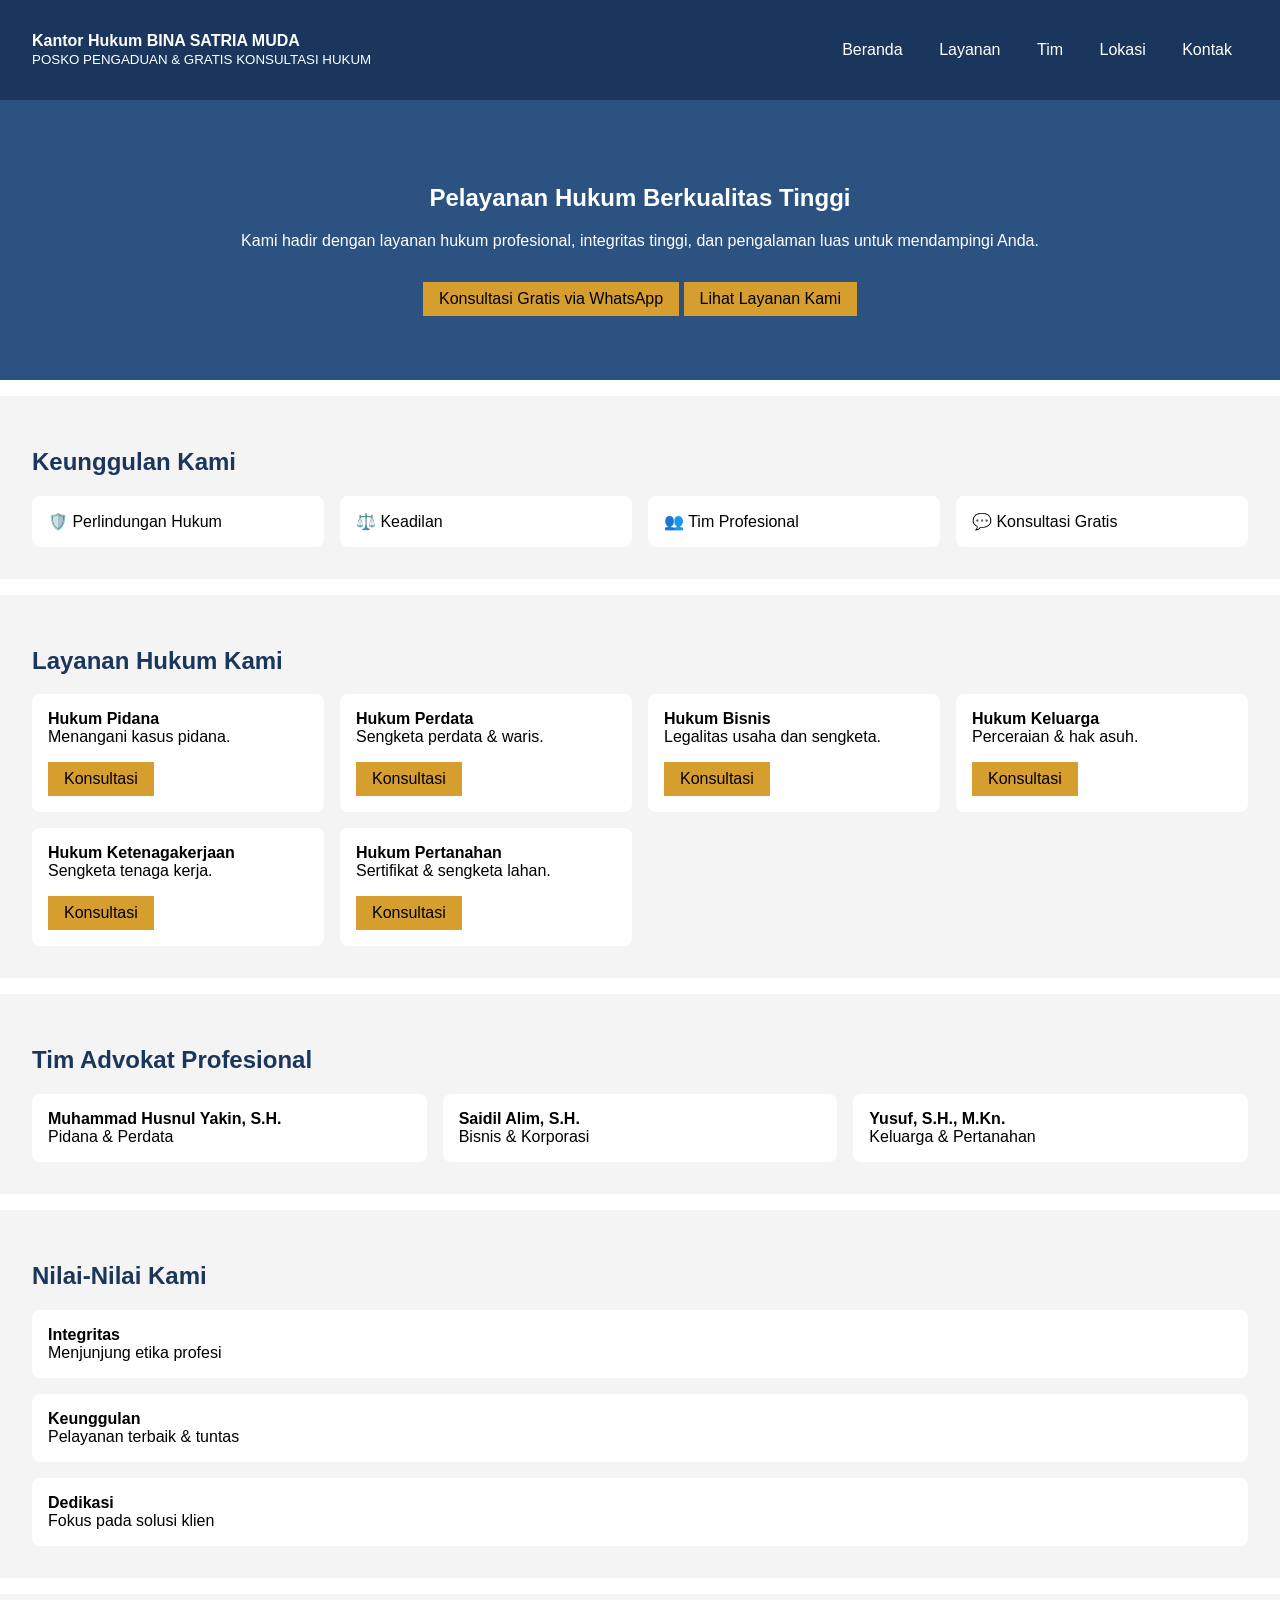
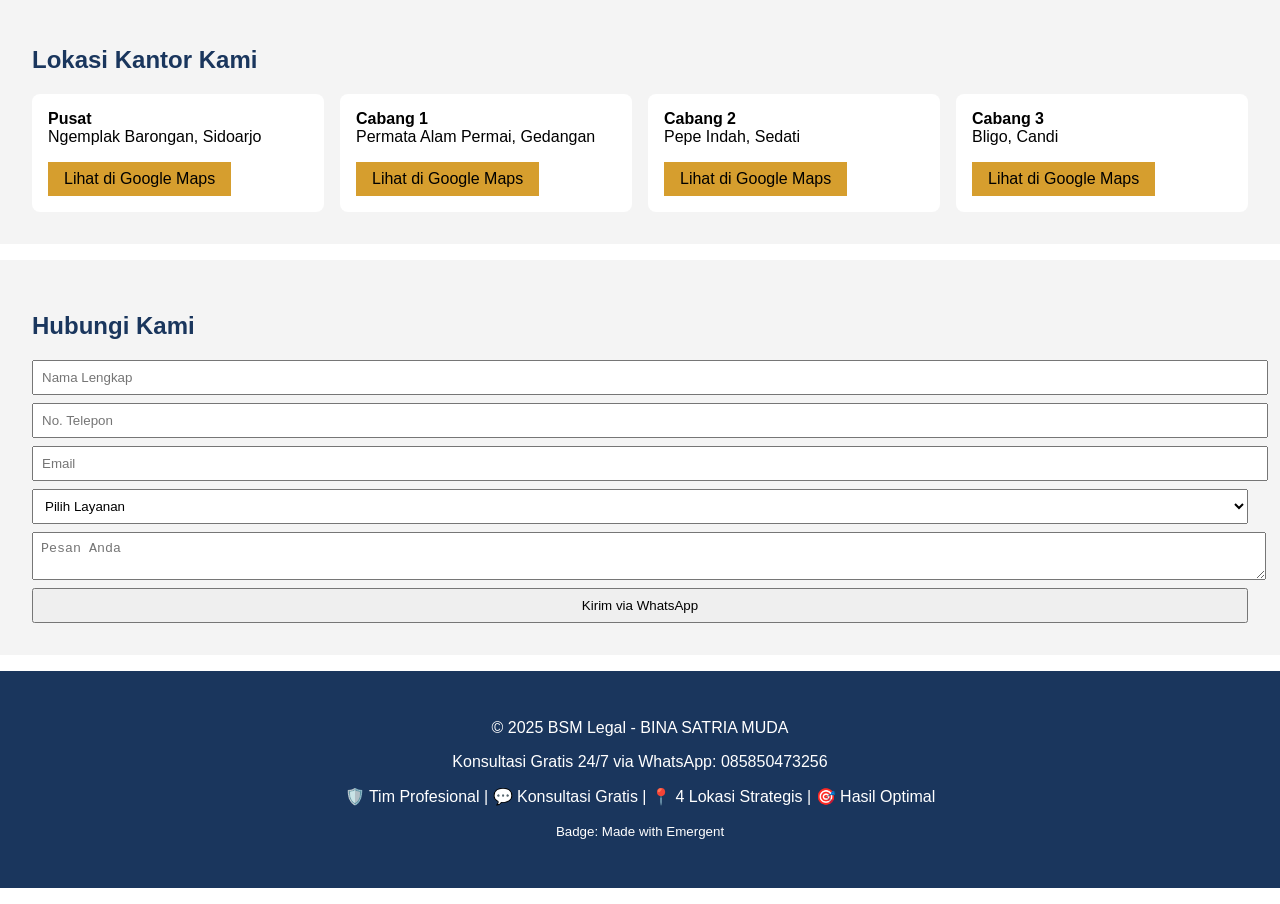
==== index.html @ 34af22cf "Add files via upload" ====
<!DOCTYPE html>
<html lang="id">
<head>
  <meta charset="UTF-8" />
  <meta name="viewport" content="width=device-width, initial-scale=1.0" />
  <title>Kantor Hukum BINA SATRIA MUDA</title>
  <meta name="description" content="POSKO PENGADUAN & GRATIS KONSULTASI HUKUM oleh Kantor Hukum BINA SATRIA MUDA. Advokat profesional siap membantu Anda.">
  <meta name="keywords" content="hukum, advokat, pengacara, konsultasi hukum, gratis, Sidoarjo, BSM Lawcare, PERADI">
  <meta name="author" content="BSM Legal">
  <style>
    body { font-family: 'Segoe UI', sans-serif; margin: 0; padding: 0; }
    header, section, footer { padding: 2rem; }
    header { background: #1a365d; color: white; display: flex; justify-content: space-between; align-items: center; flex-wrap: wrap; }
    nav a { color: white; margin: 0 1rem; text-decoration: none; }
    .hero { background: #2c5282; color: white; text-align: center; padding: 4rem 2rem; }
    .features, .services, .team, .values, .locations, .contact, .footer { background: #f4f4f4; margin: 1rem 0; }
    h2 { color: #1a365d; }
    .grid { display: grid; gap: 1rem; }
    .features .grid, .services .grid, .team .grid, .locations .grid { grid-template-columns: repeat(auto-fit, minmax(250px, 1fr)); }
    .card { background: white; padding: 1rem; border-radius: 8px; }
    .btn { background: #d69e2e; color: black; padding: 0.5rem 1rem; text-decoration: none; display: inline-block; margin-top: 1rem; }
    .footer { background: #1a365d; color: white; text-align: center; }
    input, select, textarea, button { display: block; width: 100%; margin-top: 0.5rem; padding: 0.5rem; }
  </style>
</head>
<body>

<header>
  <div>
    <strong>Kantor Hukum BINA SATRIA MUDA</strong><br>
    <small>POSKO PENGADUAN & GRATIS KONSULTASI HUKUM</small>
  </div>
  <nav>
    <a href="#home">Beranda</a>
    <a href="#services">Layanan</a>
    <a href="#team">Tim</a>
    <a href="#locations">Lokasi</a>
    <a href="#contact">Kontak</a>
  </nav>
</header>

<section id="home" class="hero">
  <h1>Pelayanan Hukum Berkualitas Tinggi</h1>
  <p>Kami hadir dengan layanan hukum profesional, integritas tinggi, dan pengalaman luas untuk mendampingi Anda.</p>
  <a class="btn" href="https://wa.me/6285850473256">Konsultasi Gratis via WhatsApp</a>
  <a class="btn" href="#services">Lihat Layanan Kami</a>
</section>

<section class="features">
  <h2>Keunggulan Kami</h2>
  <div class="grid">
    <div class="card">🛡️ Perlindungan Hukum</div>
    <div class="card">⚖️ Keadilan</div>
    <div class="card">👥 Tim Profesional</div>
    <div class="card">💬 Konsultasi Gratis</div>
  </div>
</section>

<section id="services" class="services">
  <h2>Layanan Hukum Kami</h2>
  <div class="grid">
    <div class="card"><strong>Hukum Pidana</strong><br>Menangani kasus pidana.<br><a class="btn" href="https://wa.me/6285850473256">Konsultasi</a></div>
    <div class="card"><strong>Hukum Perdata</strong><br>Sengketa perdata & waris.<br><a class="btn" href="https://wa.me/6285850473256">Konsultasi</a></div>
    <div class="card"><strong>Hukum Bisnis</strong><br>Legalitas usaha dan sengketa.<br><a class="btn" href="https://wa.me/6285850473256">Konsultasi</a></div>
    <div class="card"><strong>Hukum Keluarga</strong><br>Perceraian & hak asuh.<br><a class="btn" href="https://wa.me/6285850473256">Konsultasi</a></div>
    <div class="card"><strong>Hukum Ketenagakerjaan</strong><br>Sengketa tenaga kerja.<br><a class="btn" href="https://wa.me/6285850473256">Konsultasi</a></div>
    <div class="card"><strong>Hukum Pertanahan</strong><br>Sertifikat & sengketa lahan.<br><a class="btn" href="https://wa.me/6285850473256">Konsultasi</a></div>
  </div>
</section>

<section id="team" class="team">
  <h2>Tim Advokat Profesional</h2>
  <div class="grid">
    <div class="card"><strong>Muhammad Husnul Yakin, S.H.</strong><br>Pidana & Perdata</div>
    <div class="card"><strong>Saidil Alim, S.H.</strong><br>Bisnis & Korporasi</div>
    <div class="card"><strong>Yusuf, S.H., M.Kn.</strong><br>Keluarga & Pertanahan</div>
  </div>
</section>

<section class="values">
  <h2>Nilai-Nilai Kami</h2>
  <div class="grid">
    <div class="card"><strong>Integritas</strong><br>Menjunjung etika profesi</div>
    <div class="card"><strong>Keunggulan</strong><br>Pelayanan terbaik & tuntas</div>
    <div class="card"><strong>Dedikasi</strong><br>Fokus pada solusi klien</div>
  </div>
</section>

<section id="locations" class="locations">
  <h2>Lokasi Kantor Kami</h2>
  <div class="grid">
    <div class="card"><strong>Pusat</strong><br>Ngemplak Barongan, Sidoarjo<br><a class="btn" href="https://maps.app.goo.gl/9EMvfiywbC4x4VY9A">Lihat di Google Maps</a></div>
    <div class="card"><strong>Cabang 1</strong><br>Permata Alam Permai, Gedangan<br><a class="btn" href="https://goo.gl/maps/iTBoqCdw3JcioLrv5">Lihat di Google Maps</a></div>
    <div class="card"><strong>Cabang 2</strong><br>Pepe Indah, Sedati<br><a class="btn" href="https://maps.app.goo.gl/BVgVrTavwksAgSZ38">Lihat di Google Maps</a></div>
    <div class="card"><strong>Cabang 3</strong><br>Bligo, Candi<br><a class="btn" href="https://maps.app.goo.gl/mWRu1DCkTEgrRA6YA">Lihat di Google Maps</a></div>
  </div>
</section>

<section id="contact" class="contact">
  <h2>Hubungi Kami</h2>
  <form id="contactForm">
    <input type="text" id="name" placeholder="Nama Lengkap" required>
    <input type="tel" id="phone" placeholder="No. Telepon" required>
    <input type="email" id="email" placeholder="Email">
    <select id="subject">
      <option value="">Pilih Layanan</option>
      <option value="Pidana">Hukum Pidana</option>
      <option value="Perdata">Hukum Perdata</option>
      <option value="Bisnis">Hukum Bisnis</option>
      <option value="Keluarga">Hukum Keluarga</option>
    </select>
    <textarea id="message" placeholder="Pesan Anda"></textarea>
    <button type="submit">Kirim via WhatsApp</button>
  </form>
</section>

<footer class="footer">
  <p>&copy; 2025 BSM Legal - BINA SATRIA MUDA</p>
  <p>Konsultasi Gratis 24/7 via WhatsApp: 085850473256</p>
  <p>🛡️ Tim Profesional | 💬 Konsultasi Gratis | 📍 4 Lokasi Strategis | 🎯 Hasil Optimal</p>
  <p><small>Badge: Made with Emergent</small></p>
</footer>

<script>
  document.getElementById('contactForm').addEventListener('submit', function(e) {
    e.preventDefault();
    const name = document.getElementById('name').value;
    const phone = document.getElementById('phone').value;
    const email = document.getElementById('email').value;
    const subject = document.getElementById('subject').value;
    const message = document.getElementById('message').value;
    const text = `Halo, saya ingin konsultasi hukum.%0ANama: ${name}%0ATelepon: ${phone}%0AEmail: ${email}%0ALayanan: ${subject}%0APesan:%0A${message}`;
    window.open(`https://wa.me/6285850473256?text=${text}`, '_blank');
  });
</script>

</body>
</html>
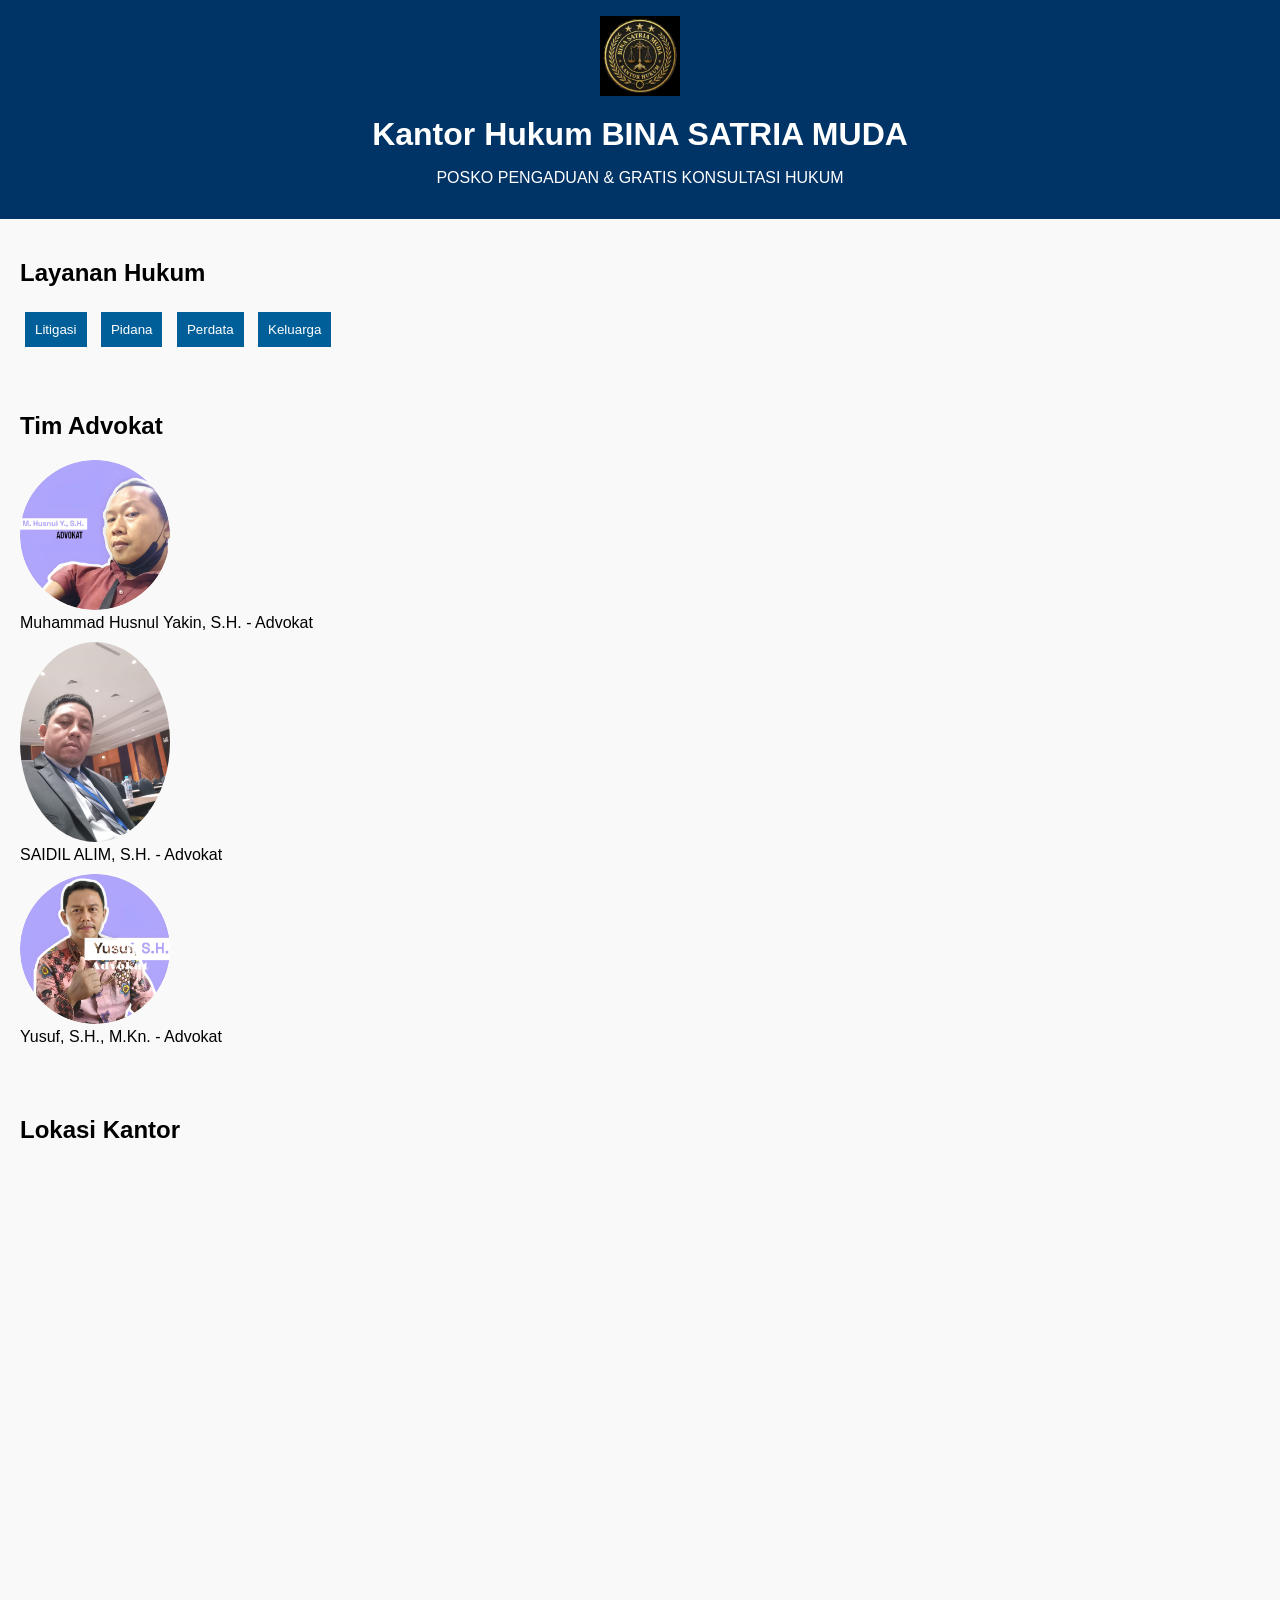
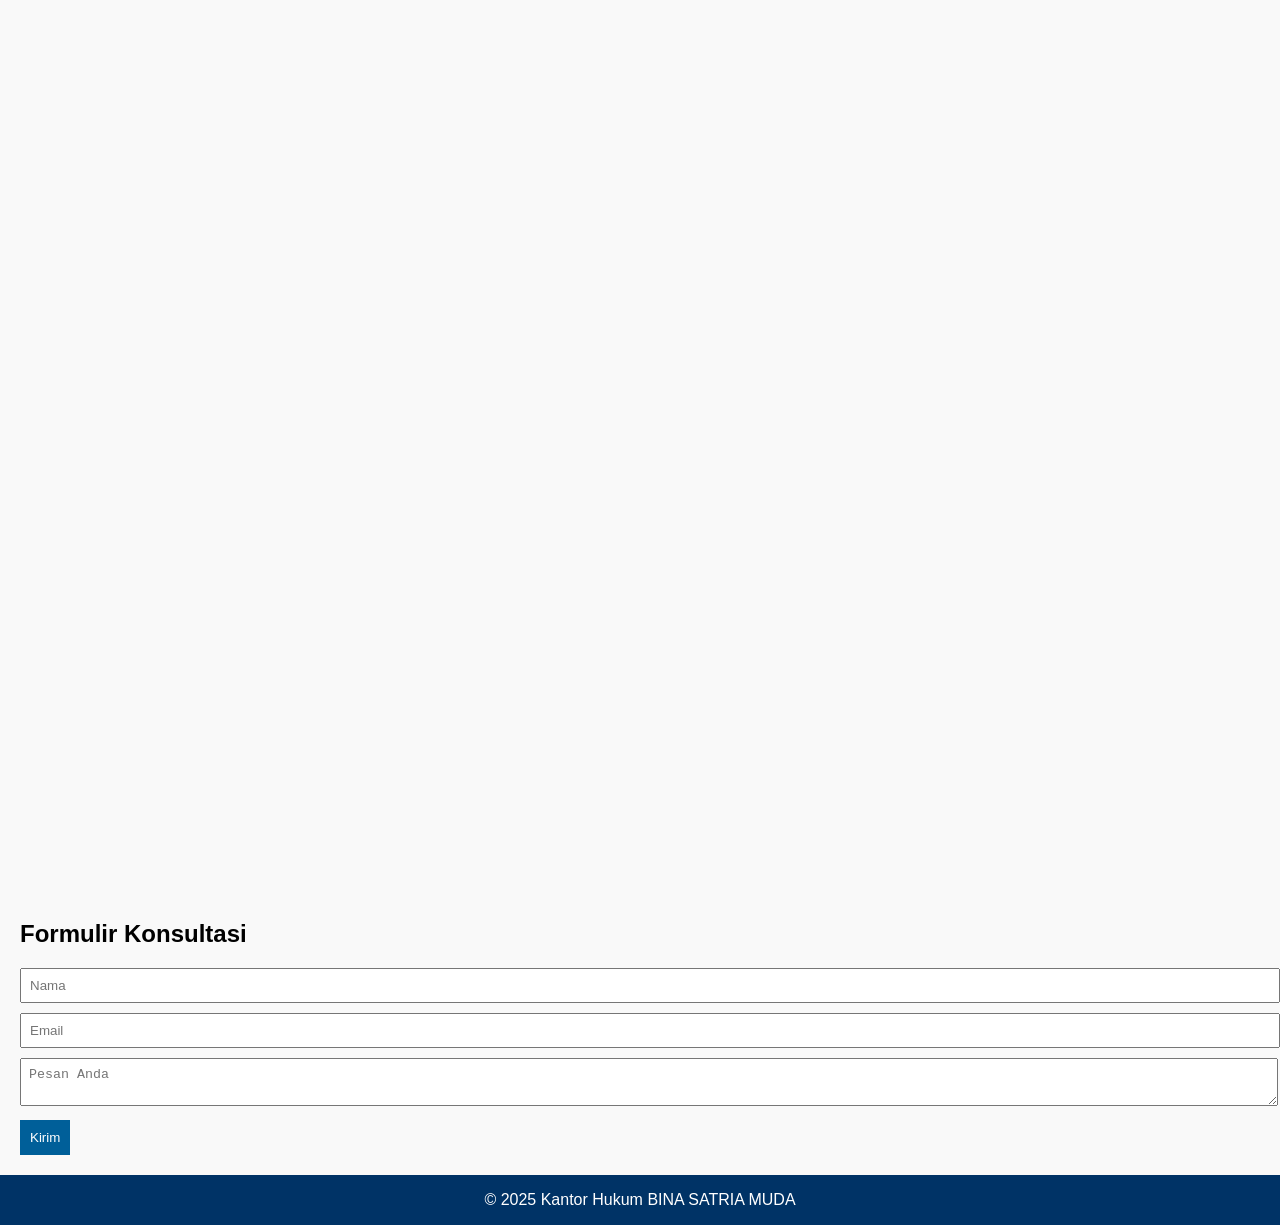
==== commit 414a0d69: "Add files via upload" ====
--- a/index.html
+++ b/index.html
@@ -1,137 +1,89 @@
+
 <!DOCTYPE html>
 <html lang="id">
 <head>
   <meta charset="UTF-8" />
   <meta name="viewport" content="width=device-width, initial-scale=1.0" />
   <title>Kantor Hukum BINA SATRIA MUDA</title>
-  <meta name="description" content="POSKO PENGADUAN & GRATIS KONSULTASI HUKUM oleh Kantor Hukum BINA SATRIA MUDA. Advokat profesional siap membantu Anda.">
-  <meta name="keywords" content="hukum, advokat, pengacara, konsultasi hukum, gratis, Sidoarjo, BSM Lawcare, PERADI">
-  <meta name="author" content="BSM Legal">
   <style>
-    body { font-family: 'Segoe UI', sans-serif; margin: 0; padding: 0; }
-    header, section, footer { padding: 2rem; }
-    header { background: #1a365d; color: white; display: flex; justify-content: space-between; align-items: center; flex-wrap: wrap; }
-    nav a { color: white; margin: 0 1rem; text-decoration: none; }
-    .hero { background: #2c5282; color: white; text-align: center; padding: 4rem 2rem; }
-    .features, .services, .team, .values, .locations, .contact, .footer { background: #f4f4f4; margin: 1rem 0; }
-    h2 { color: #1a365d; }
-    .grid { display: grid; gap: 1rem; }
-    .features .grid, .services .grid, .team .grid, .locations .grid { grid-template-columns: repeat(auto-fit, minmax(250px, 1fr)); }
-    .card { background: white; padding: 1rem; border-radius: 8px; }
-    .btn { background: #d69e2e; color: black; padding: 0.5rem 1rem; text-decoration: none; display: inline-block; margin-top: 1rem; }
-    .footer { background: #1a365d; color: white; text-align: center; }
-    input, select, textarea, button { display: block; width: 100%; margin-top: 0.5rem; padding: 0.5rem; }
+    body { font-family: Arial, sans-serif; margin: 0; padding: 0; background: #f9f9f9; }
+    header { background: #003366; color: white; text-align: center; padding: 1em 0; }
+    header img { width: 80px; height: auto; margin-bottom: 10px; }
+    h1 { margin: 0.2em 0; }
+    section { padding: 20px; }
+    .tabs button { padding: 10px; margin: 5px; background: #005f99; color: white; border: none; cursor: pointer; }
+    .tab-content { display: none; margin-top: 10px; }
+    .team img { width: 150px; border-radius: 50%; }
+    .team div { margin: 10px 0; }
+    iframe { width: 100%; height: 300px; border: 0; margin-bottom: 20px; }
+    form input, form textarea { width: 100%; margin-bottom: 10px; padding: 8px; }
+    form button { background: #005f99; color: white; padding: 10px; border: none; cursor: pointer; }
   </style>
 </head>
 <body>
 
 <header>
-  <div>
-    <strong>Kantor Hukum BINA SATRIA MUDA</strong><br>
-    <small>POSKO PENGADUAN & GRATIS KONSULTASI HUKUM</small>
-  </div>
-  <nav>
-    <a href="#home">Beranda</a>
-    <a href="#services">Layanan</a>
-    <a href="#team">Tim</a>
-    <a href="#locations">Lokasi</a>
-    <a href="#contact">Kontak</a>
-  </nav>
+  <img src="[data-uri]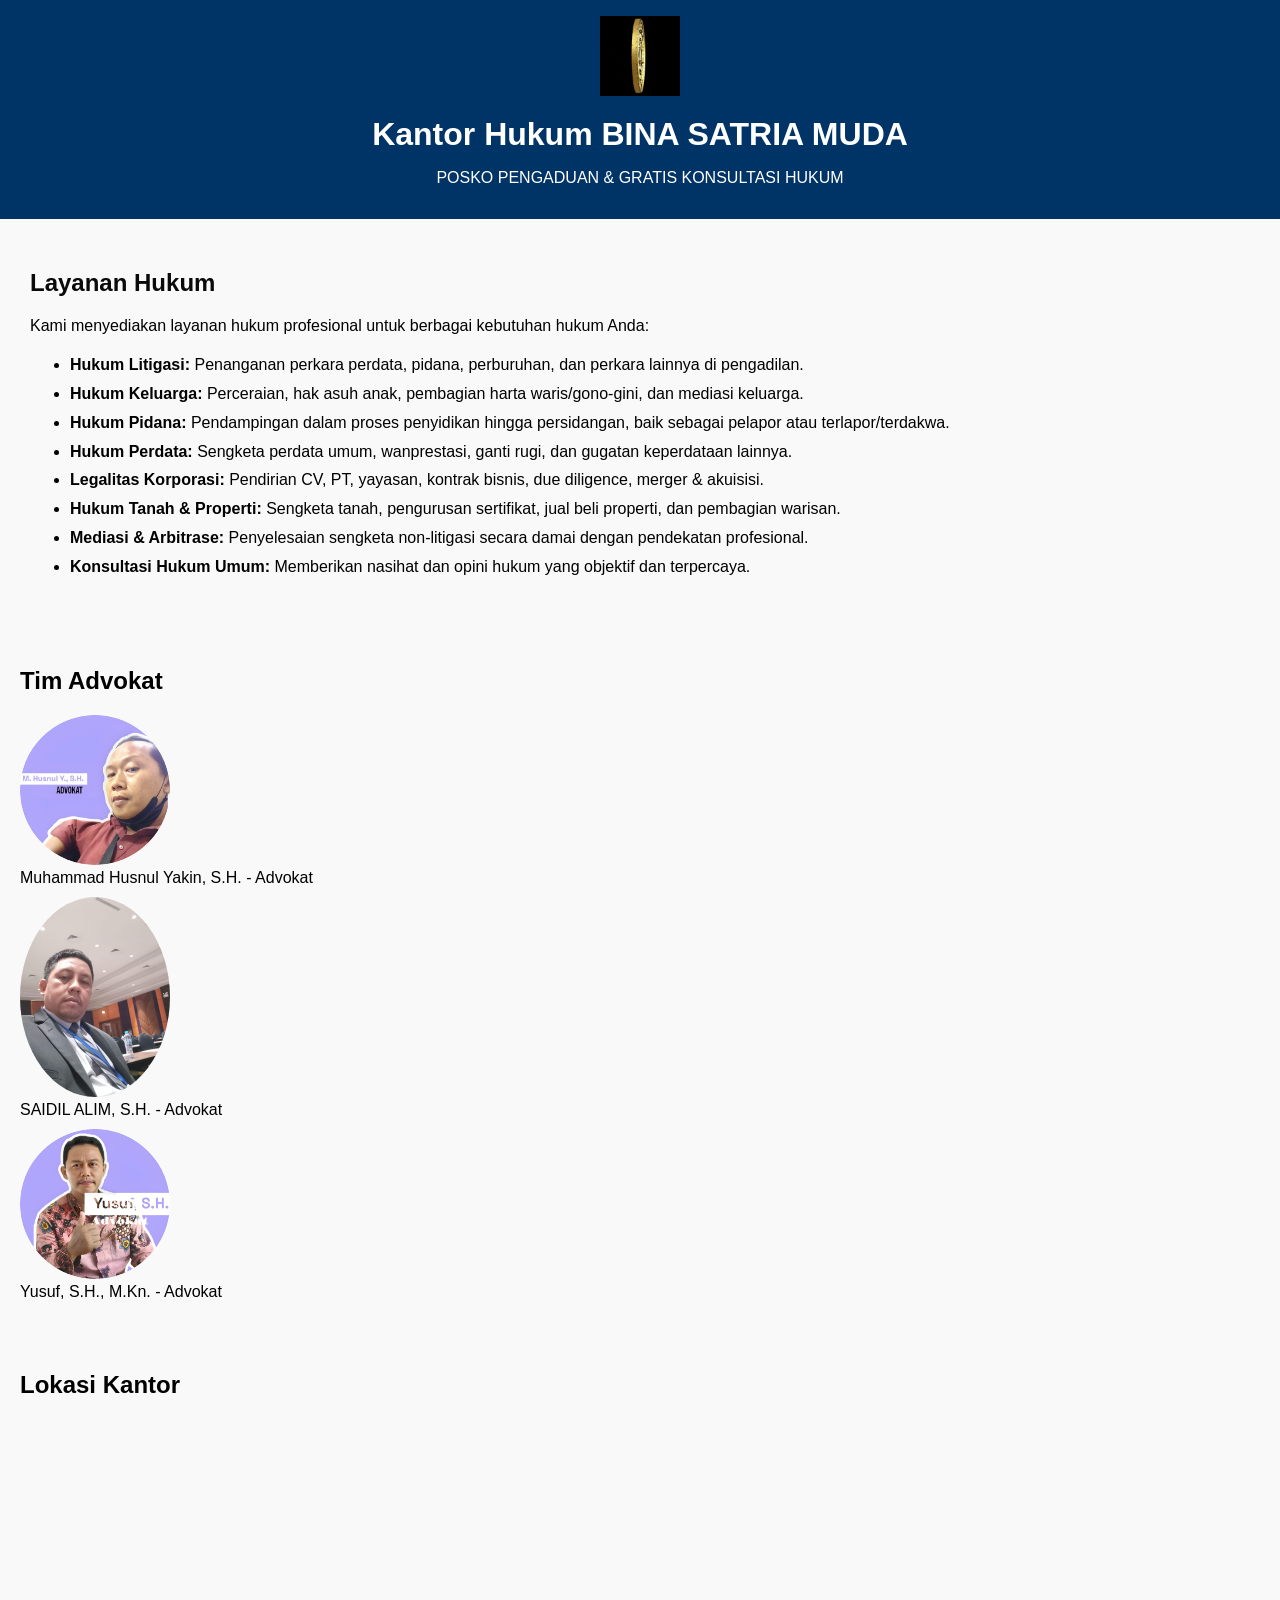
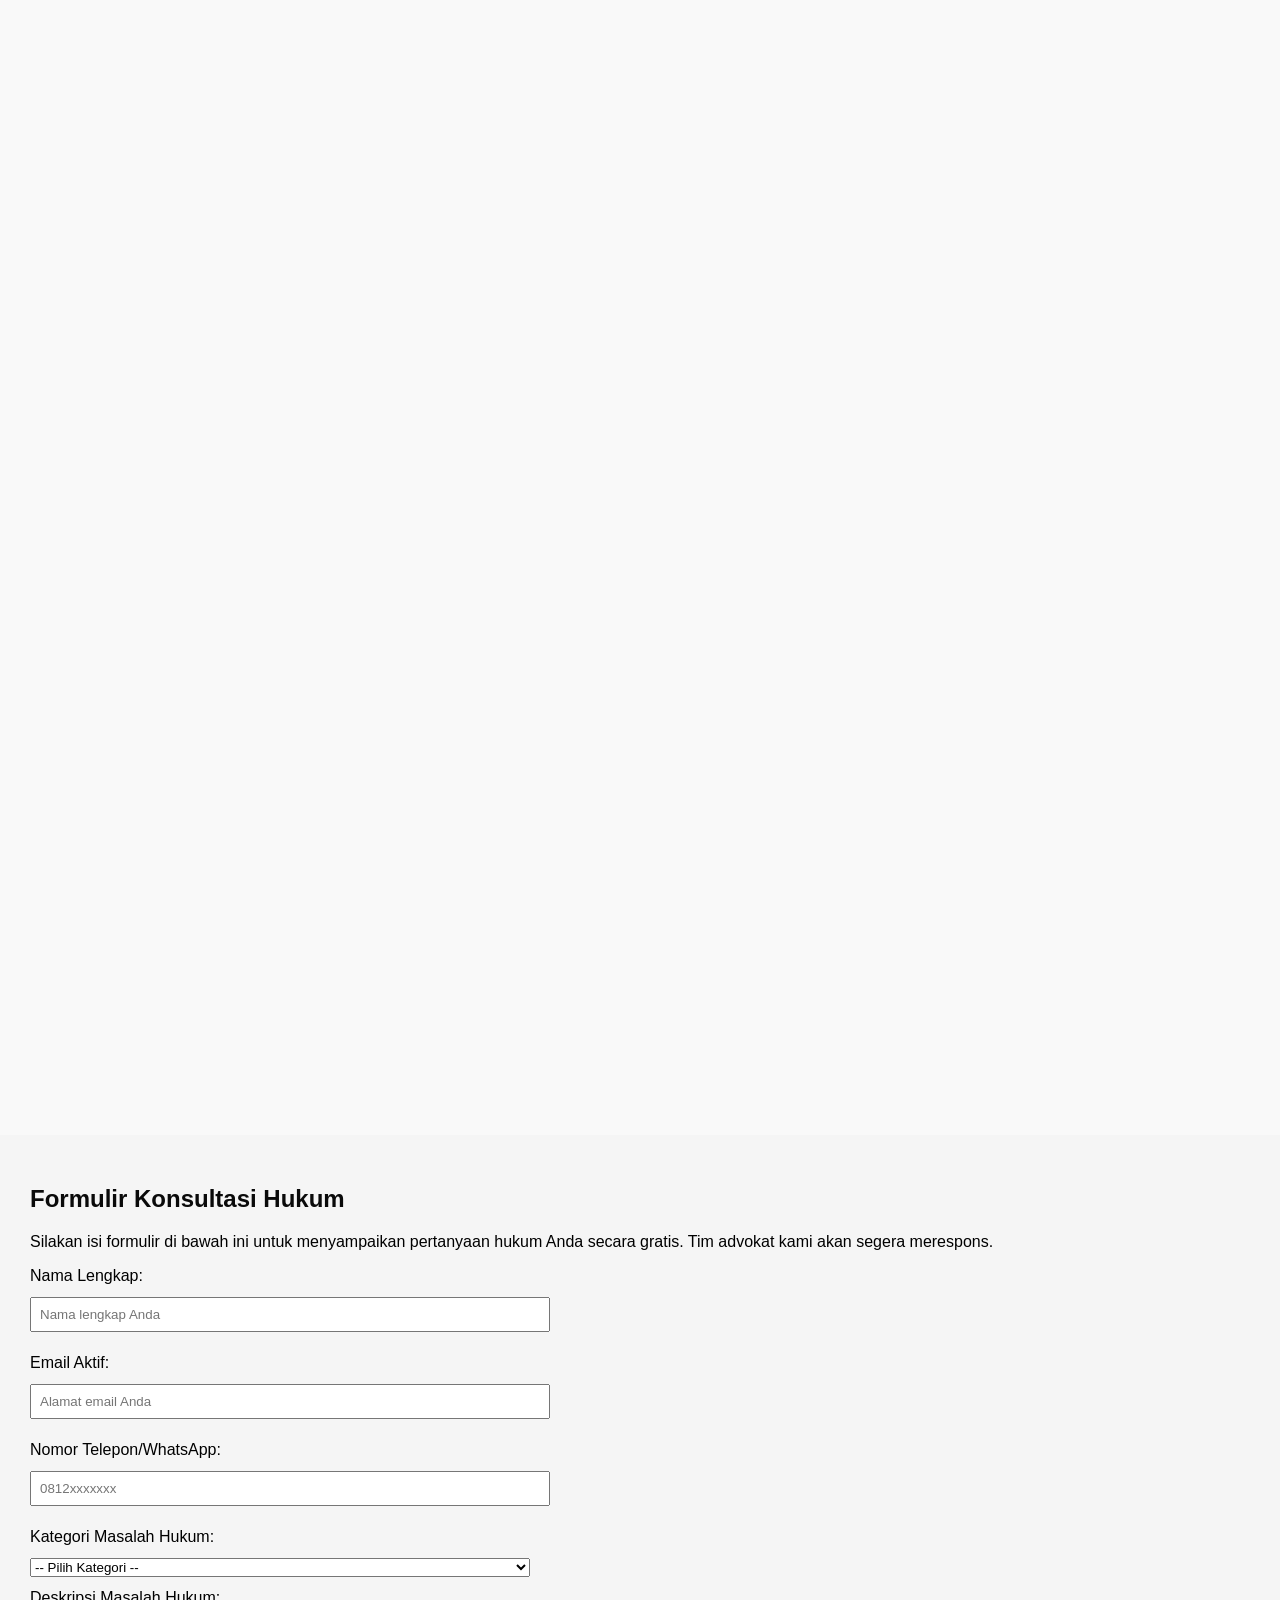
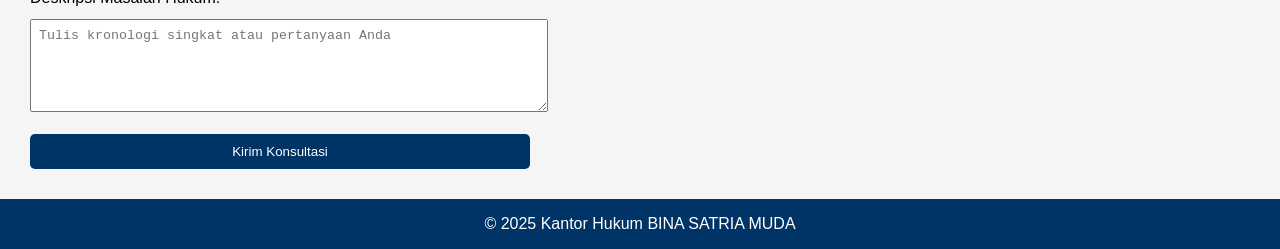
==== commit 30a75110: "Add files via upload" ====
--- a/index.html
+++ b/index.html
@@ -28,18 +28,19 @@
   <p>POSKO PENGADUAN & GRATIS KONSULTASI HUKUM</p>
 </header>
 
-<section>
-  <h2>Layanan Hukum</h2>
-  <div class="tabs">
-    <button onclick="showTab('litigasi')">Litigasi</button>
-    <button onclick="showTab('pidana')">Pidana</button>
-    <button onclick="showTab('perdata')">Perdata</button>
-    <button onclick="showTab('keluarga')">Keluarga</button>
-  </div>
-  <div id="litigasi" class="tab-content">Litigasi & Penyelesaian sengketa hukum melalui jalur pengadilan.</div>
-  <div id="pidana" class="tab-content">Pembelaan terhadap perkara pidana, kriminal, atau delik hukum.</div>
-  <div id="perdata" class="tab-content">Penyelesaian sengketa hak dan kewajiban perdata, perjanjian, warisan, dll.</div>
-  <div id="keluarga" class="tab-content">Kasus perceraian, hak asuh anak, pembagian harta gono-gini, dsb.</div>
+<section id="layanan" style="padding: 30px;">
+  <h2 style="color:#0a0a0a; font-size: 24px;">Layanan Hukum</h2>
+  <p>Kami menyediakan layanan hukum profesional untuk berbagai kebutuhan hukum Anda:</p>
+  <ul style="line-height: 1.8;">
+    <li><strong>Hukum Litigasi:</strong> Penanganan perkara perdata, pidana, perburuhan, dan perkara lainnya di pengadilan.</li>
+    <li><strong>Hukum Keluarga:</strong> Perceraian, hak asuh anak, pembagian harta waris/gono-gini, dan mediasi keluarga.</li>
+    <li><strong>Hukum Pidana:</strong> Pendampingan dalam proses penyidikan hingga persidangan, baik sebagai pelapor atau terlapor/terdakwa.</li>
+    <li><strong>Hukum Perdata:</strong> Sengketa perdata umum, wanprestasi, ganti rugi, dan gugatan keperdataan lainnya.</li>
+    <li><strong>Legalitas Korporasi:</strong> Pendirian CV, PT, yayasan, kontrak bisnis, due diligence, merger & akuisisi.</li>
+    <li><strong>Hukum Tanah & Properti:</strong> Sengketa tanah, pengurusan sertifikat, jual beli properti, dan pembagian warisan.</li>
+    <li><strong>Mediasi & Arbitrase:</strong> Penyelesaian sengketa non-litigasi secara damai dengan pendekatan profesional.</li>
+    <li><strong>Konsultasi Hukum Umum:</strong> Memberikan nasihat dan opini hukum yang objektif dan terpercaya.</li>
+  </ul>
 </section>
 
 <section class="team">
@@ -57,13 +58,36 @@
   <iframe src="https://maps.google.com/maps?q=-7.4733294,112.7172640&hl=id&z=17&output=embed"></iframe>
 </section>
 
-<section>
-  <h2>Formulir Konsultasi</h2>
-  <form onsubmit="sendMessage(); return false;">
-    <input type="text" id="name" placeholder="Nama" required />
-    <input type="email" id="email" placeholder="Email" required />
-    <textarea id="message" placeholder="Pesan Anda" required></textarea>
-    <button type="submit">Kirim</button>
+<section id="formulir-konsultasi" style="background:#f5f5f5; padding: 30px;">
+  <h2 style="color:#0a0a0a; font-size: 24px;">Formulir Konsultasi Hukum</h2>
+  <p>Silakan isi formulir di bawah ini untuk menyampaikan pertanyaan hukum Anda secara gratis. Tim advokat kami akan segera merespons.</p>
+  <form style="display: flex; flex-direction: column; max-width: 500px; gap: 12px;">
+    <label for="nama">Nama Lengkap:</label>
+    <input type="text" id="nama" name="nama" required placeholder="Nama lengkap Anda" />
+
+    <label for="email">Email Aktif:</label>
+    <input type="email" id="email" name="email" required placeholder="Alamat email Anda" />
+
+    <label for="telepon">Nomor Telepon/WhatsApp:</label>
+    <input type="tel" id="telepon" name="telepon" required placeholder="0812xxxxxxx" />
+
+    <label for="kategori">Kategori Masalah Hukum:</label>
+    <select id="kategori" name="kategori" required>
+      <option value="">-- Pilih Kategori --</option>
+      <option value="perdata">Perdata</option>
+      <option value="pidana">Pidana</option>
+      <option value="keluarga">Keluarga</option>
+      <option value="pertanahan">Tanah / Properti</option>
+      <option value="usaha">Hukum Usaha / Korporasi</option>
+      <option value="lainnya">Lainnya</option>
+    </select>
+
+    <label for="pesan">Deskripsi Masalah Hukum:</label>
+    <textarea id="pesan" name="pesan" rows="5" required placeholder="Tulis kronologi singkat atau pertanyaan Anda"></textarea>
+
+    <button type="submit" style="padding:10px; background:#003366; color:white; border:none; cursor:pointer; border-radius:5px;">
+      Kirim Konsultasi
+    </button>
   </form>
 </section>
 
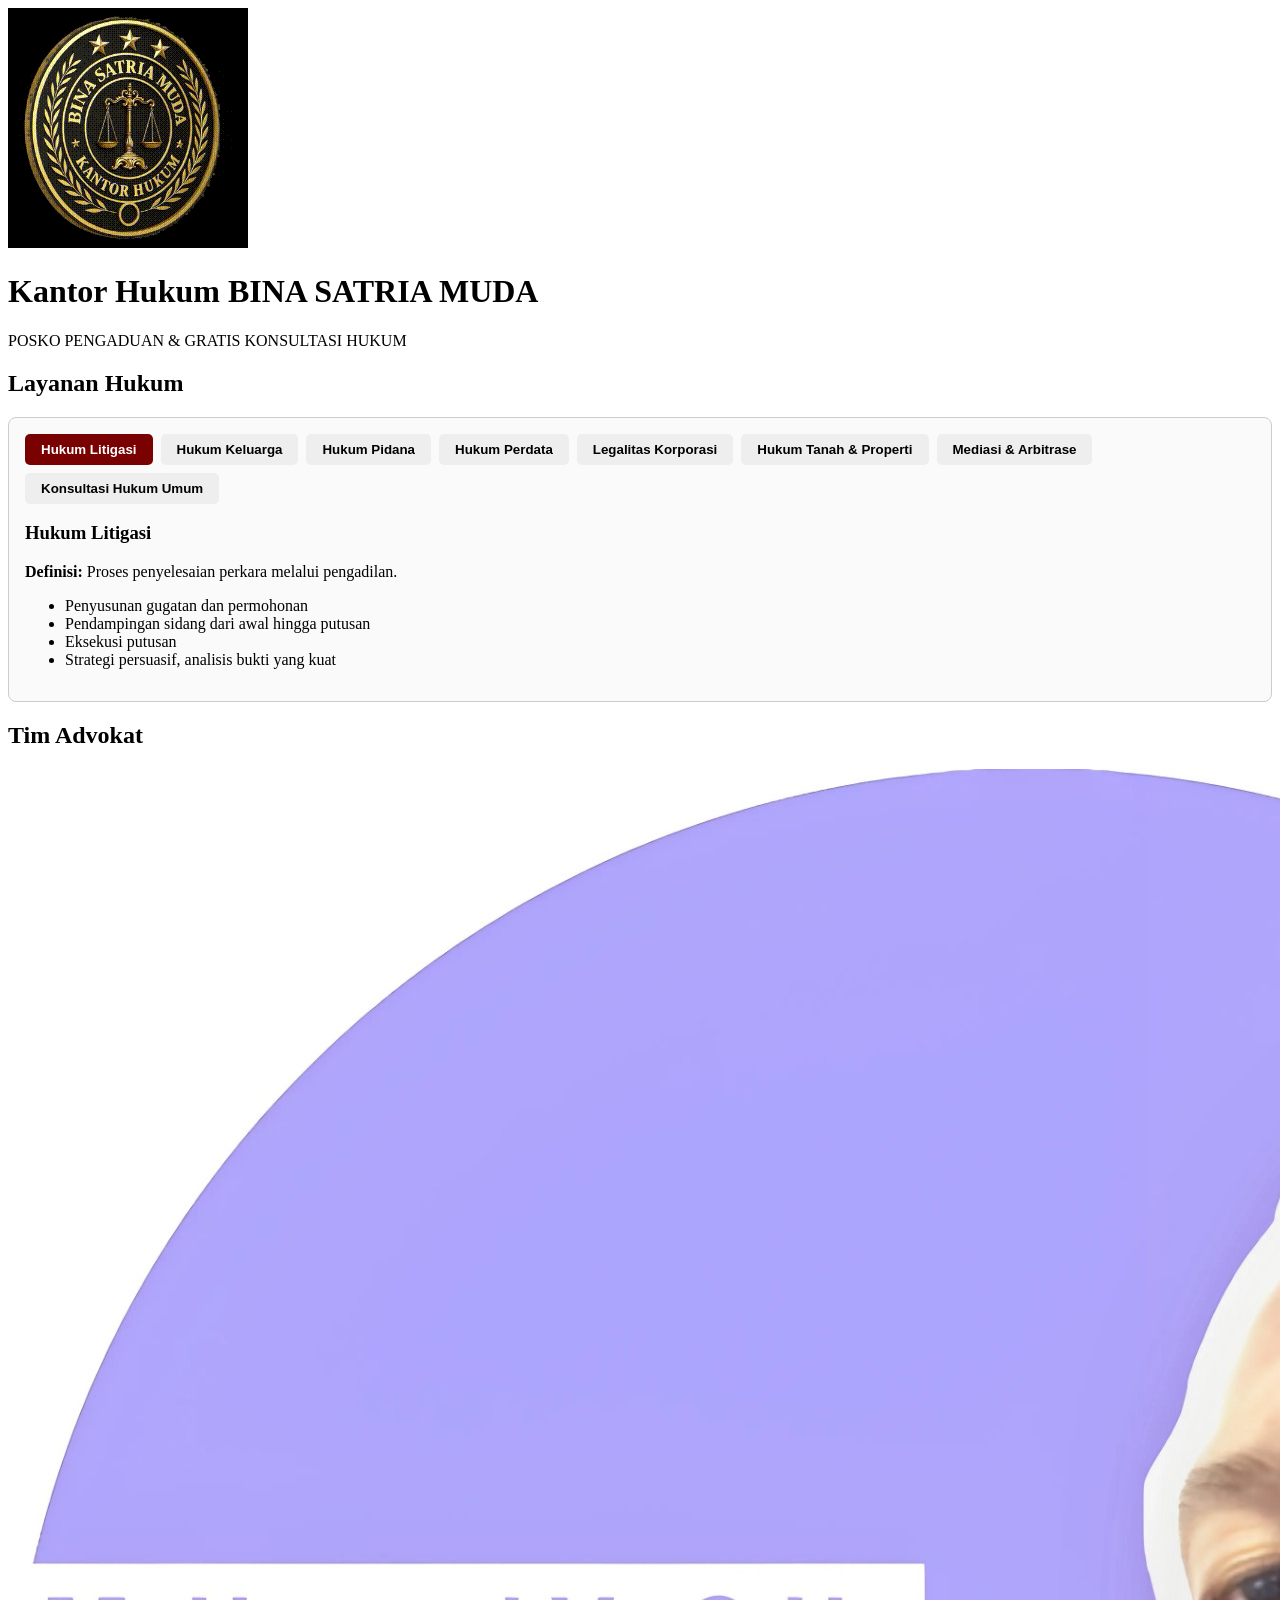
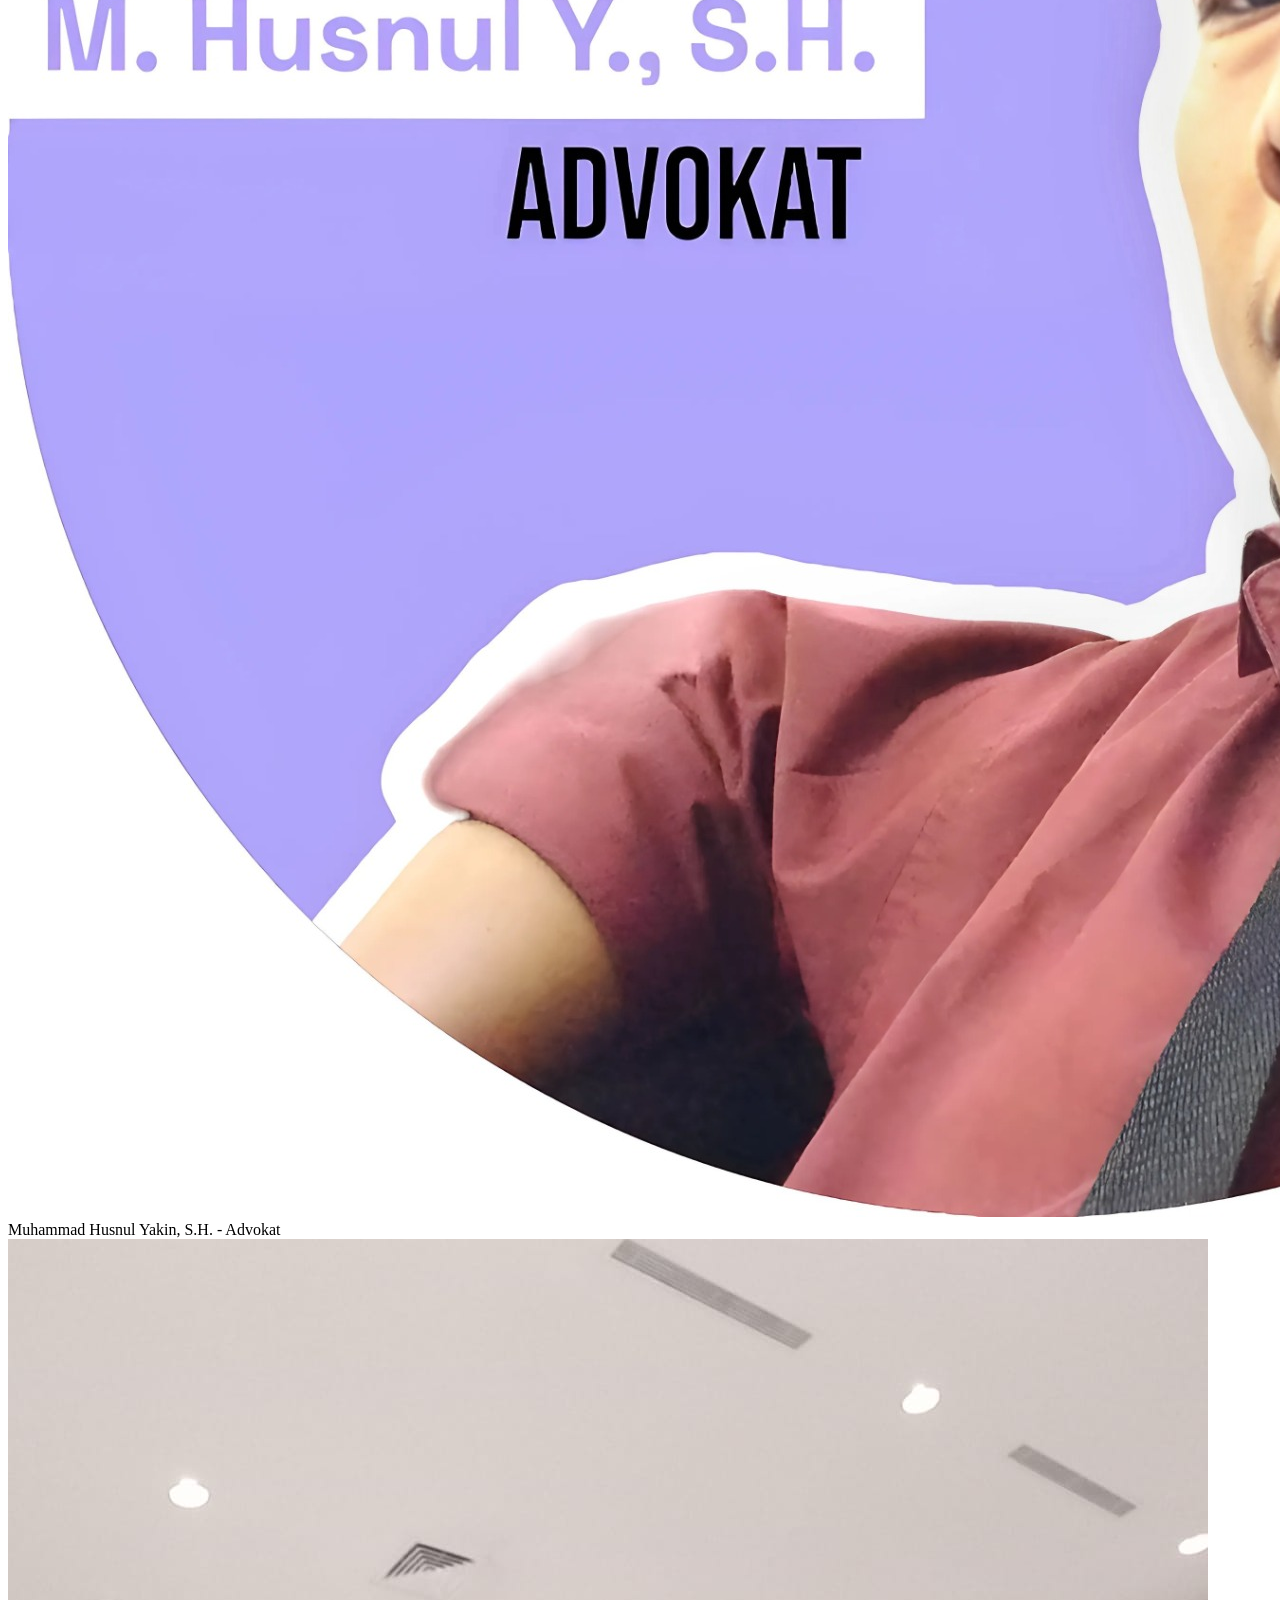
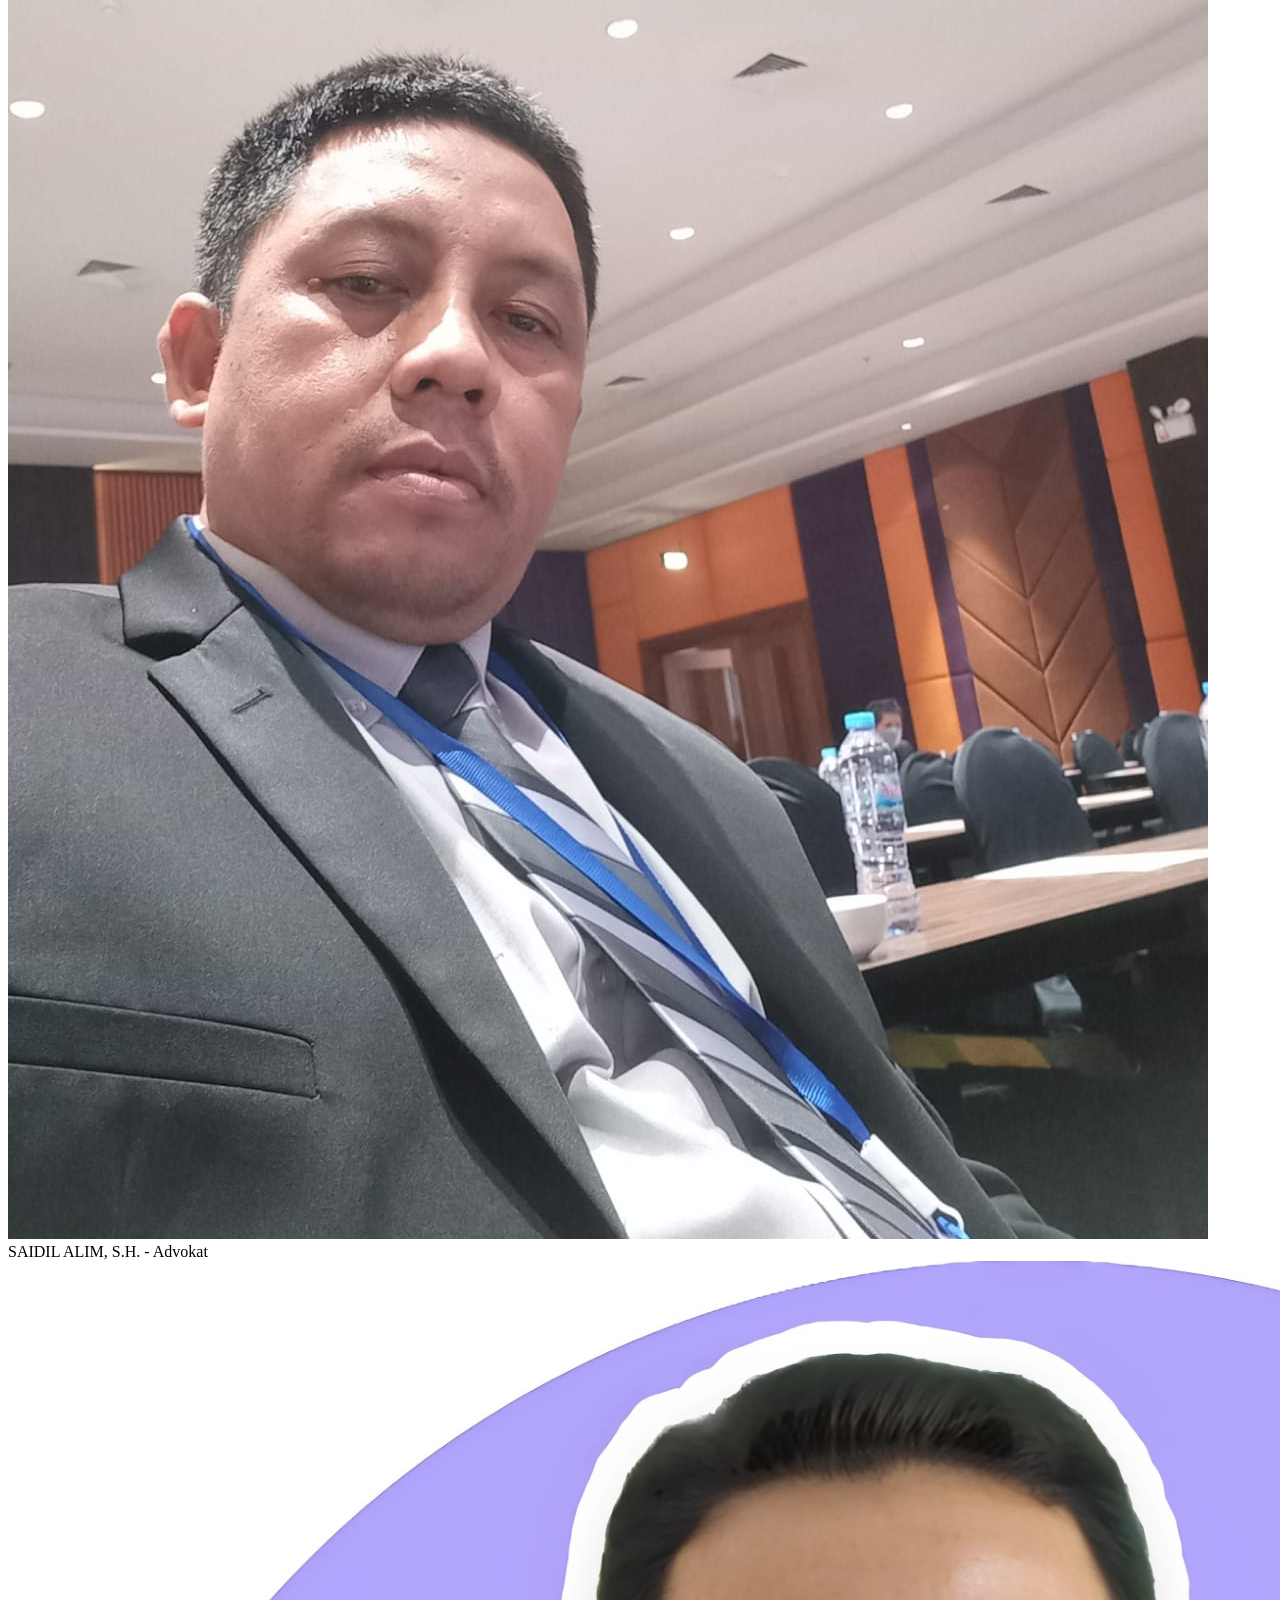
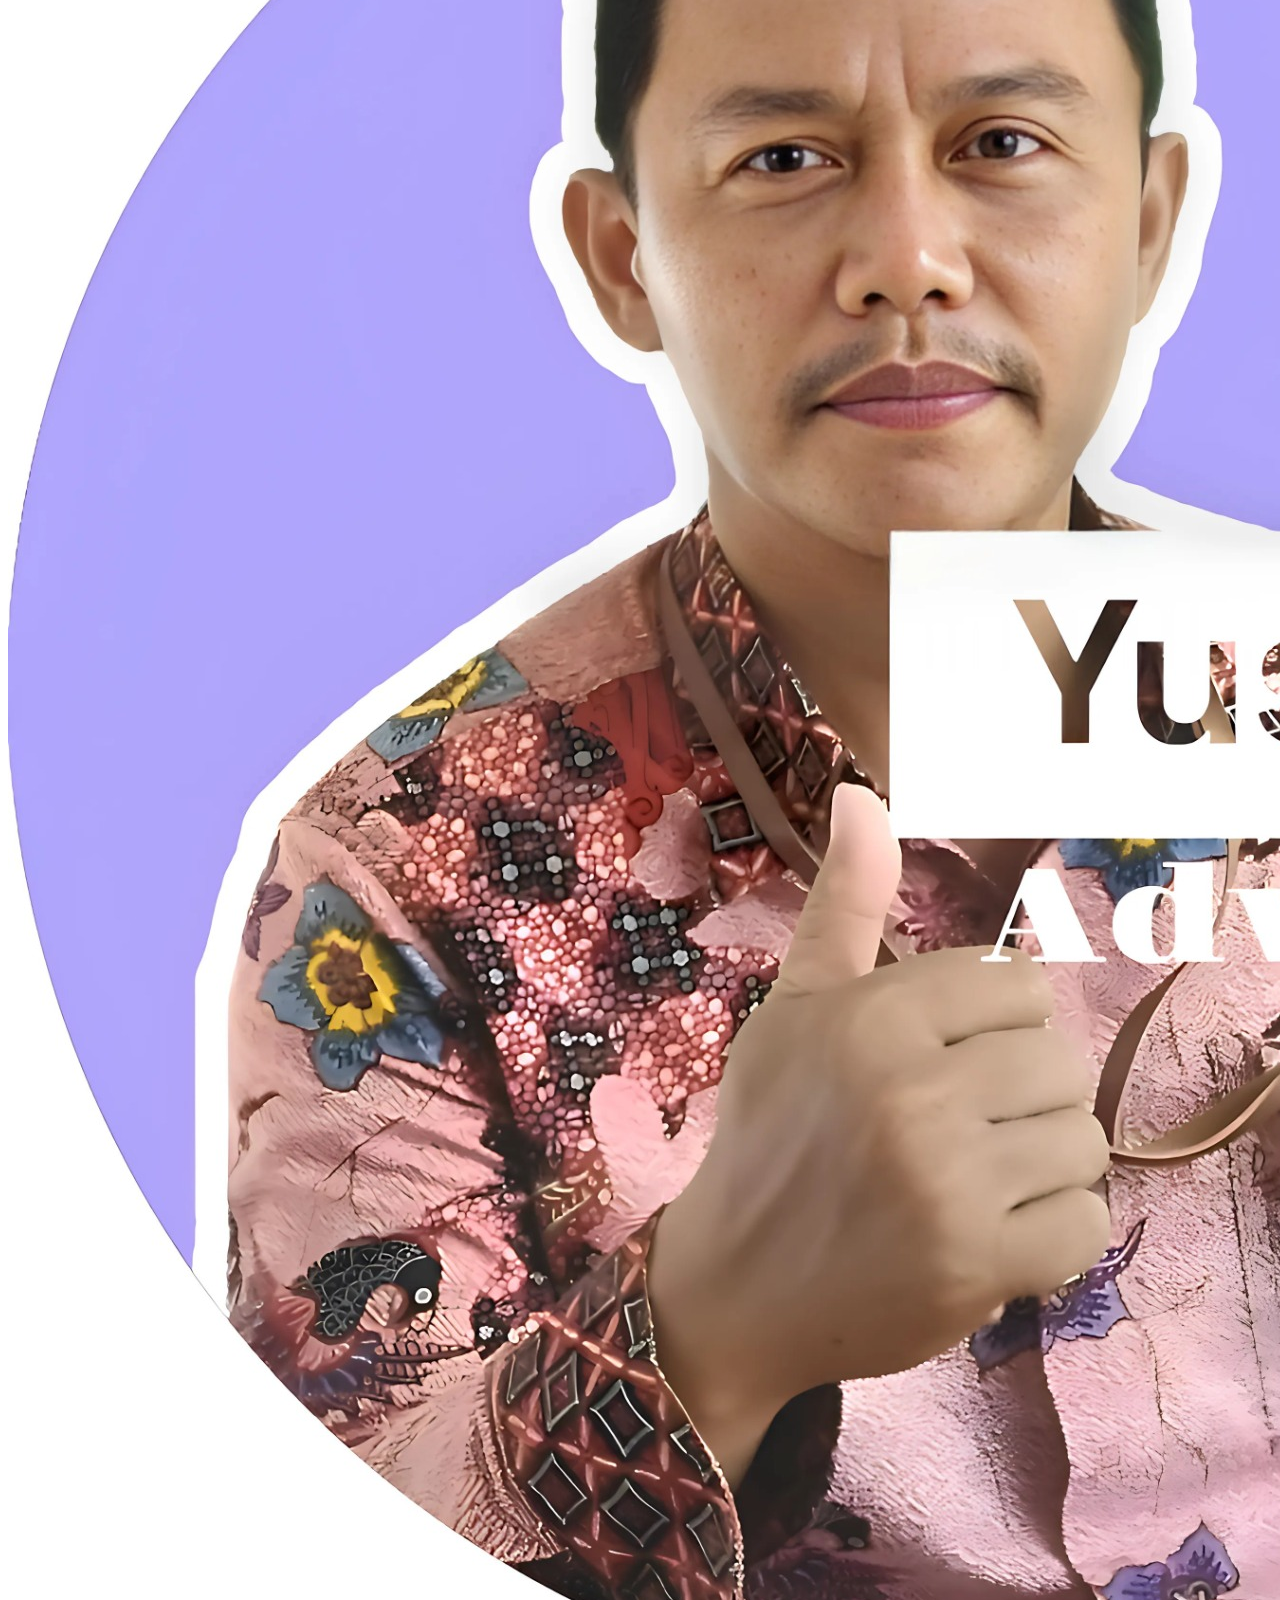
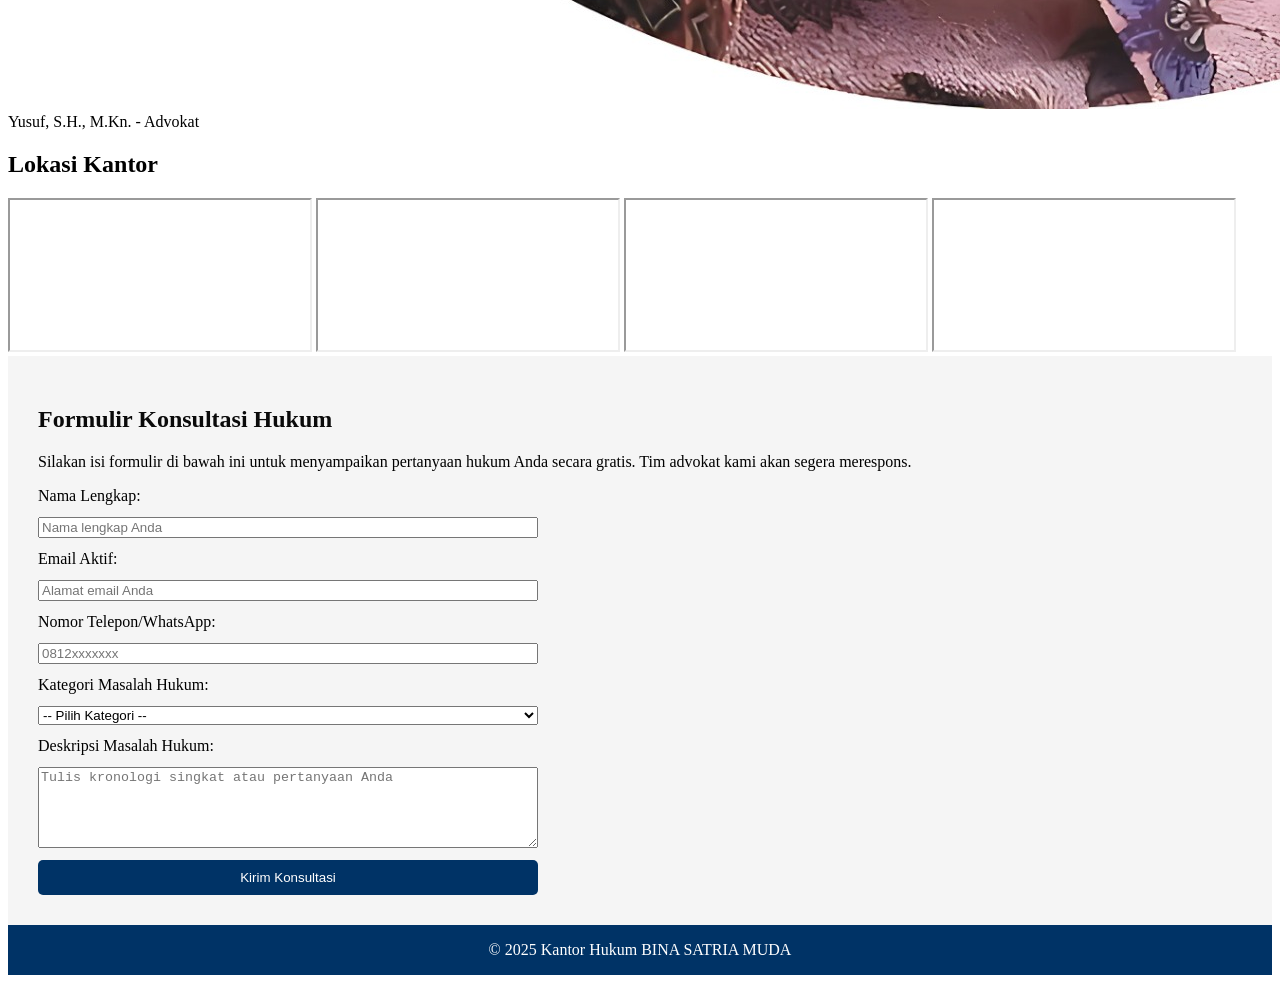
==== commit b53feb40: "Add files via upload" ====
--- a/index.html
+++ b/index.html
@@ -6,21 +6,63 @@
   <meta name="viewport" content="width=device-width, initial-scale=1.0" />
   <title>Kantor Hukum BINA SATRIA MUDA</title>
   <style>
-    body { font-family: Arial, sans-serif; margin: 0; padding: 0; background: #f9f9f9; }
-    header { background: #003366; color: white; text-align: center; padding: 1em 0; }
-    header img { width: 80px; height: auto; margin-bottom: 10px; }
-    h1 { margin: 0.2em 0; }
-    section { padding: 20px; }
-    .tabs button { padding: 10px; margin: 5px; background: #005f99; color: white; border: none; cursor: pointer; }
-    .tab-content { display: none; margin-top: 10px; }
-    .team img { width: 150px; border-radius: 50%; }
-    .team div { margin: 10px 0; }
-    iframe { width: 100%; height: 300px; border: 0; margin-bottom: 20px; }
-    form input, form textarea { width: 100%; margin-bottom: 10px; padding: 8px; }
-    form button { background: #005f99; color: white; padding: 10px; border: none; cursor: pointer; }
+    /* Tabs Styling */
+.tabs {
+  border: 1px solid #ccc;
+  padding: 1rem;
+  border-radius: 8px;
+  background: #fafafa;
+}
+.tab-buttons {
+  display: flex;
+  flex-wrap: wrap;
+  gap: 8px;
+  margin-bottom: 1rem;
+}
+.tab-btn {
+  padding: 0.5rem 1rem;
+  background: #eee;
+  border: none;
+  border-radius: 5px;
+  cursor: pointer;
+  font-weight: bold;
+}
+.tab-btn.active {
+  background: #7a0101;
+  color: white;
+}
+.tab-content {
+  display: none;
+  animation: fadeIn 0.4s ease;
+}
+.tab-content.active {
+  display: block;
+}
+@keyframes fadeIn {
+  from { opacity: 0; }
+  to { opacity: 1; }
+}
   </style>
 </head>
 <body>
+<script>
+  const tabButtons = document.querySelectorAll(".tab-btn");
+  const tabContents = document.querySelectorAll(".tab-content");
+
+  tabButtons.forEach((btn) => {
+    btn.addEventListener("click", () => {
+      const target = btn.dataset.tab;
+
+      tabButtons.forEach(b => b.classList.remove("active"));
+      tabContents.forEach(tc => tc.classList.remove("active"));
+
+      btn.classList.add("active");
+      document.getElementById(target).classList.add("active");
+    });
+  });
+</script>
+</body>
+</html>
 
 <header>
   <img src="[data-uri]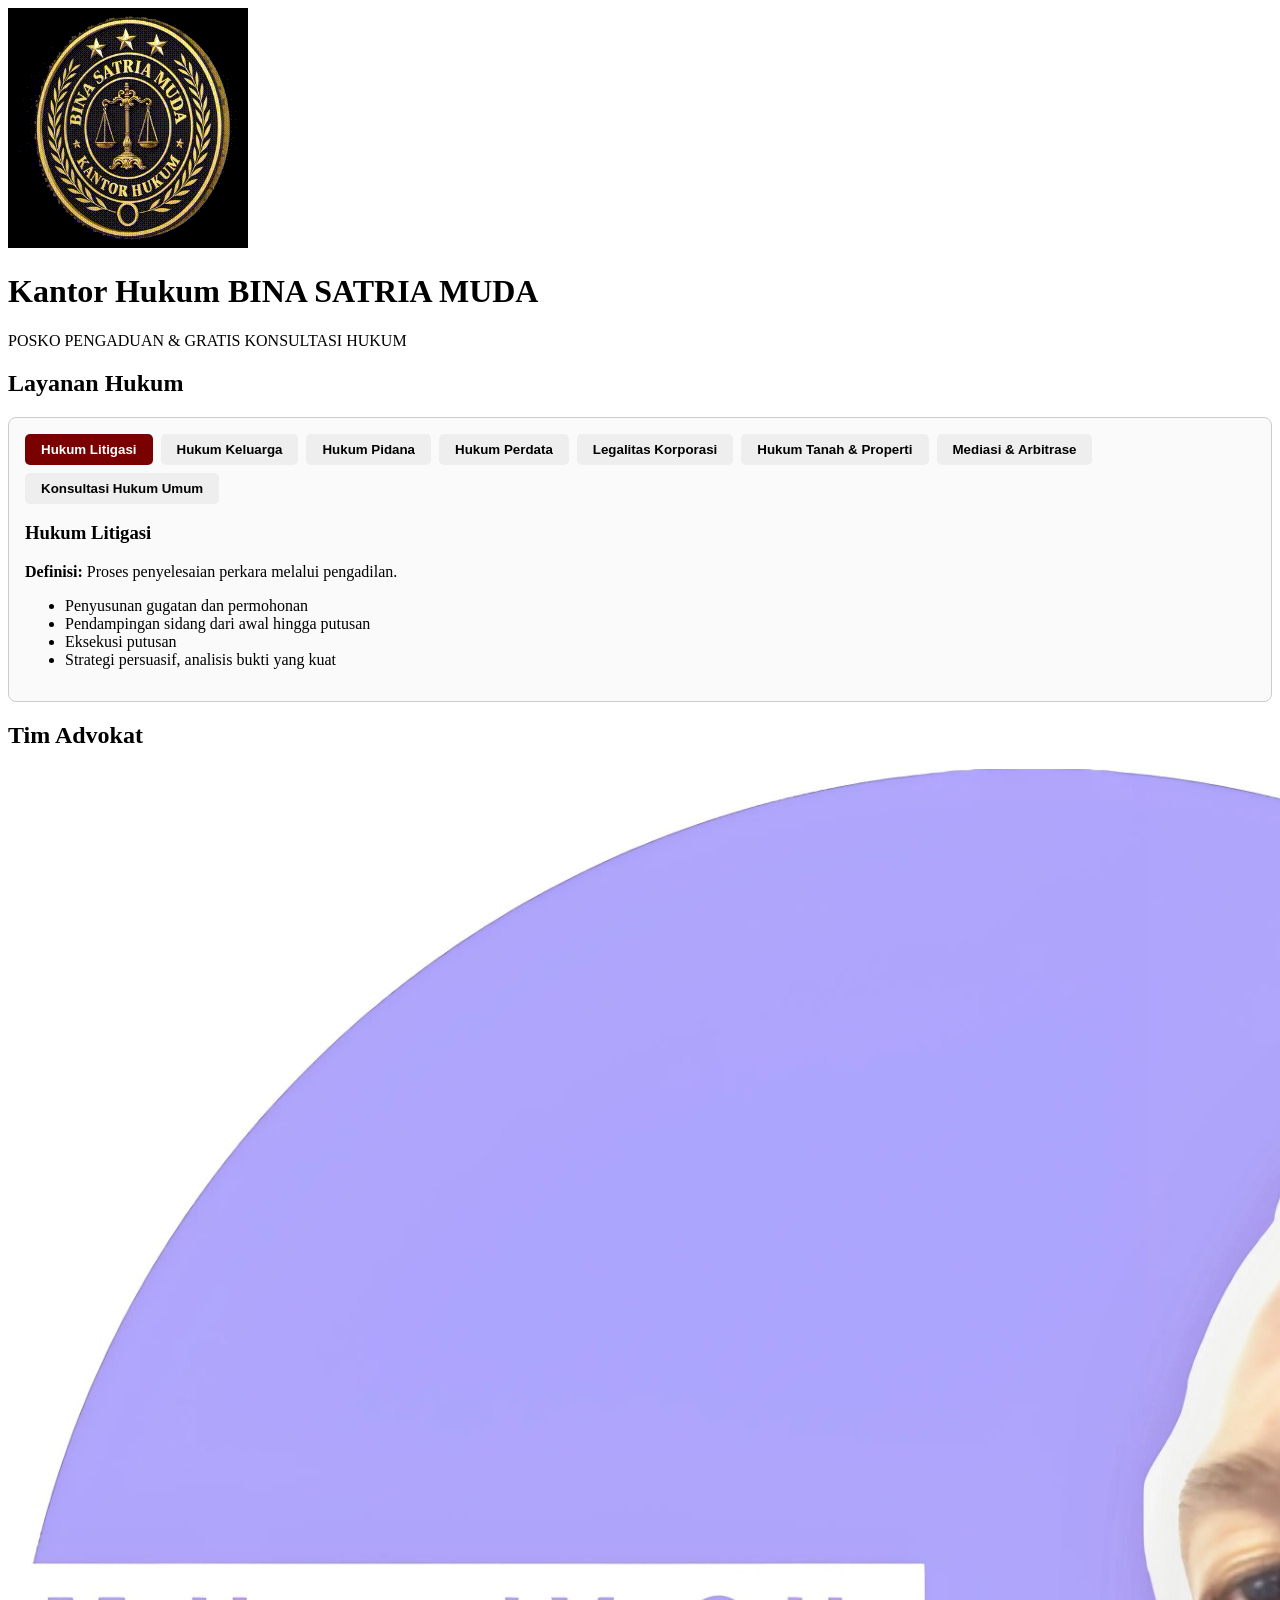
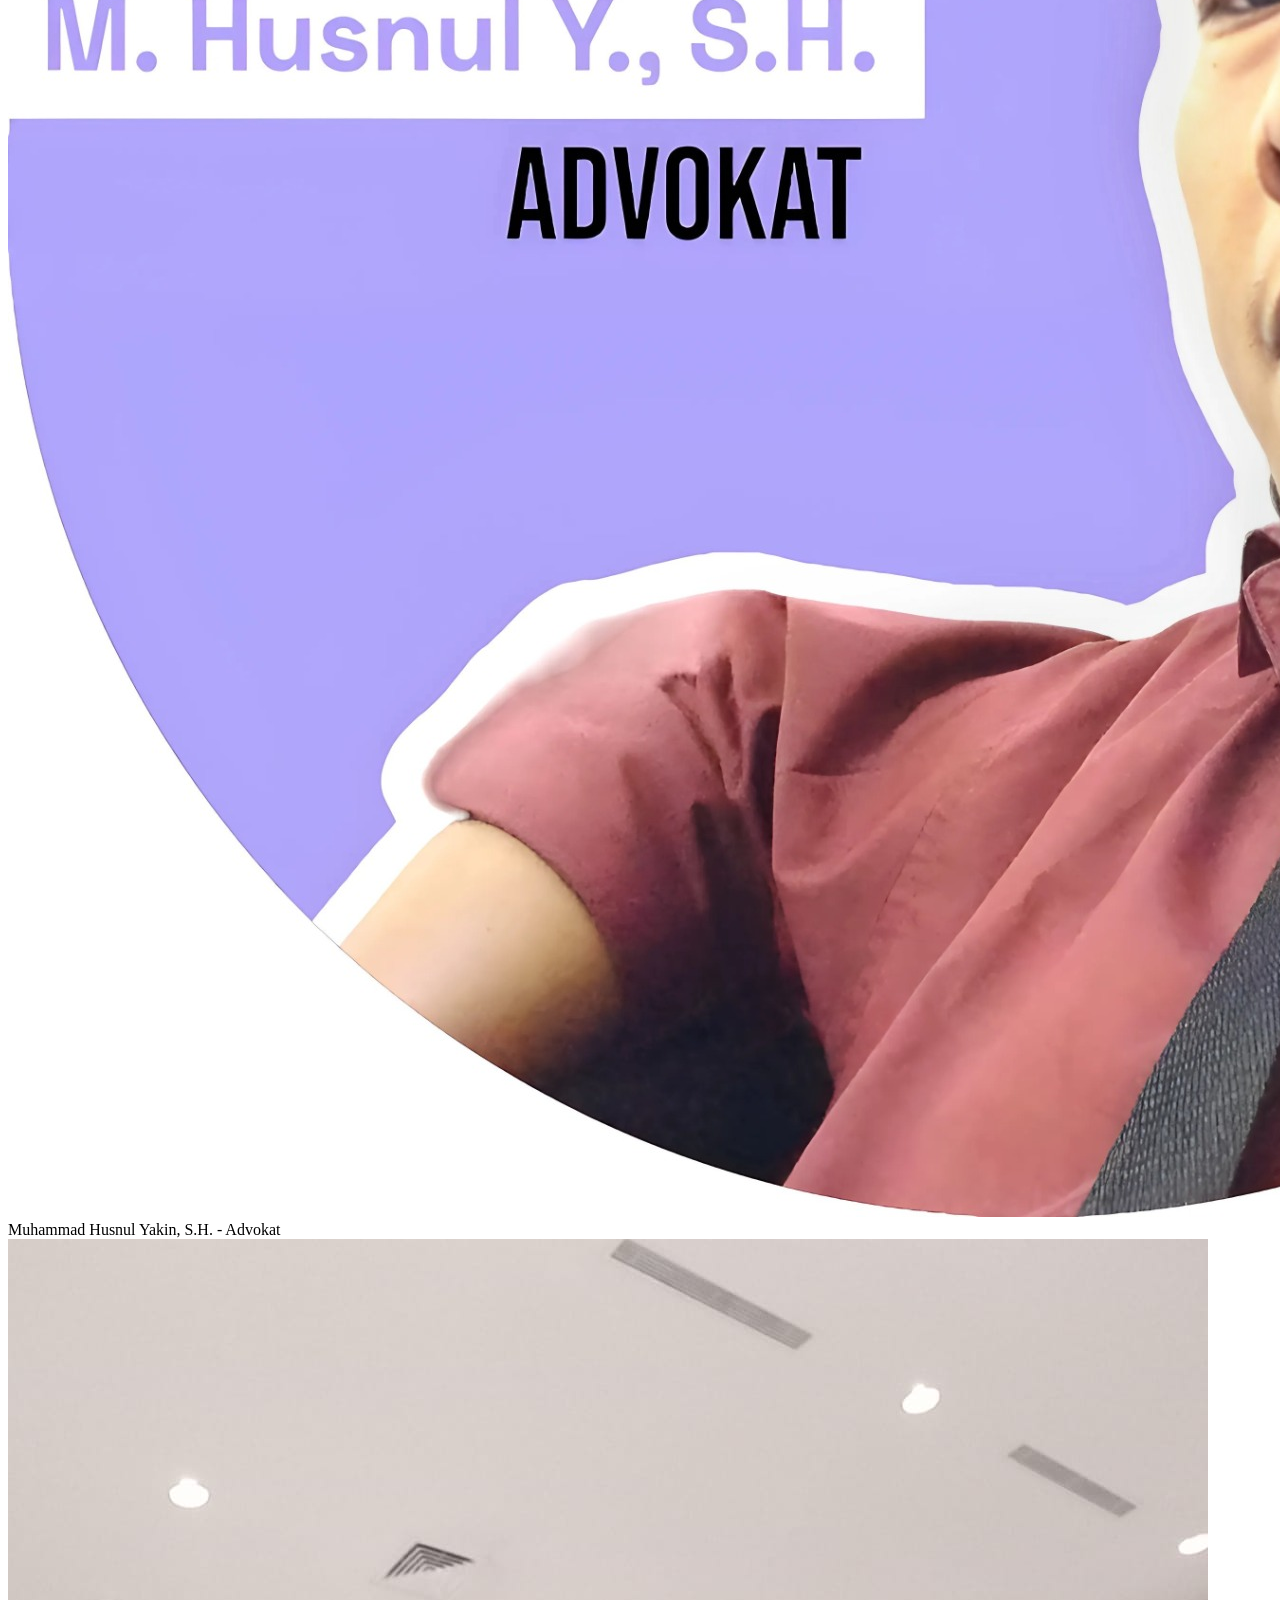
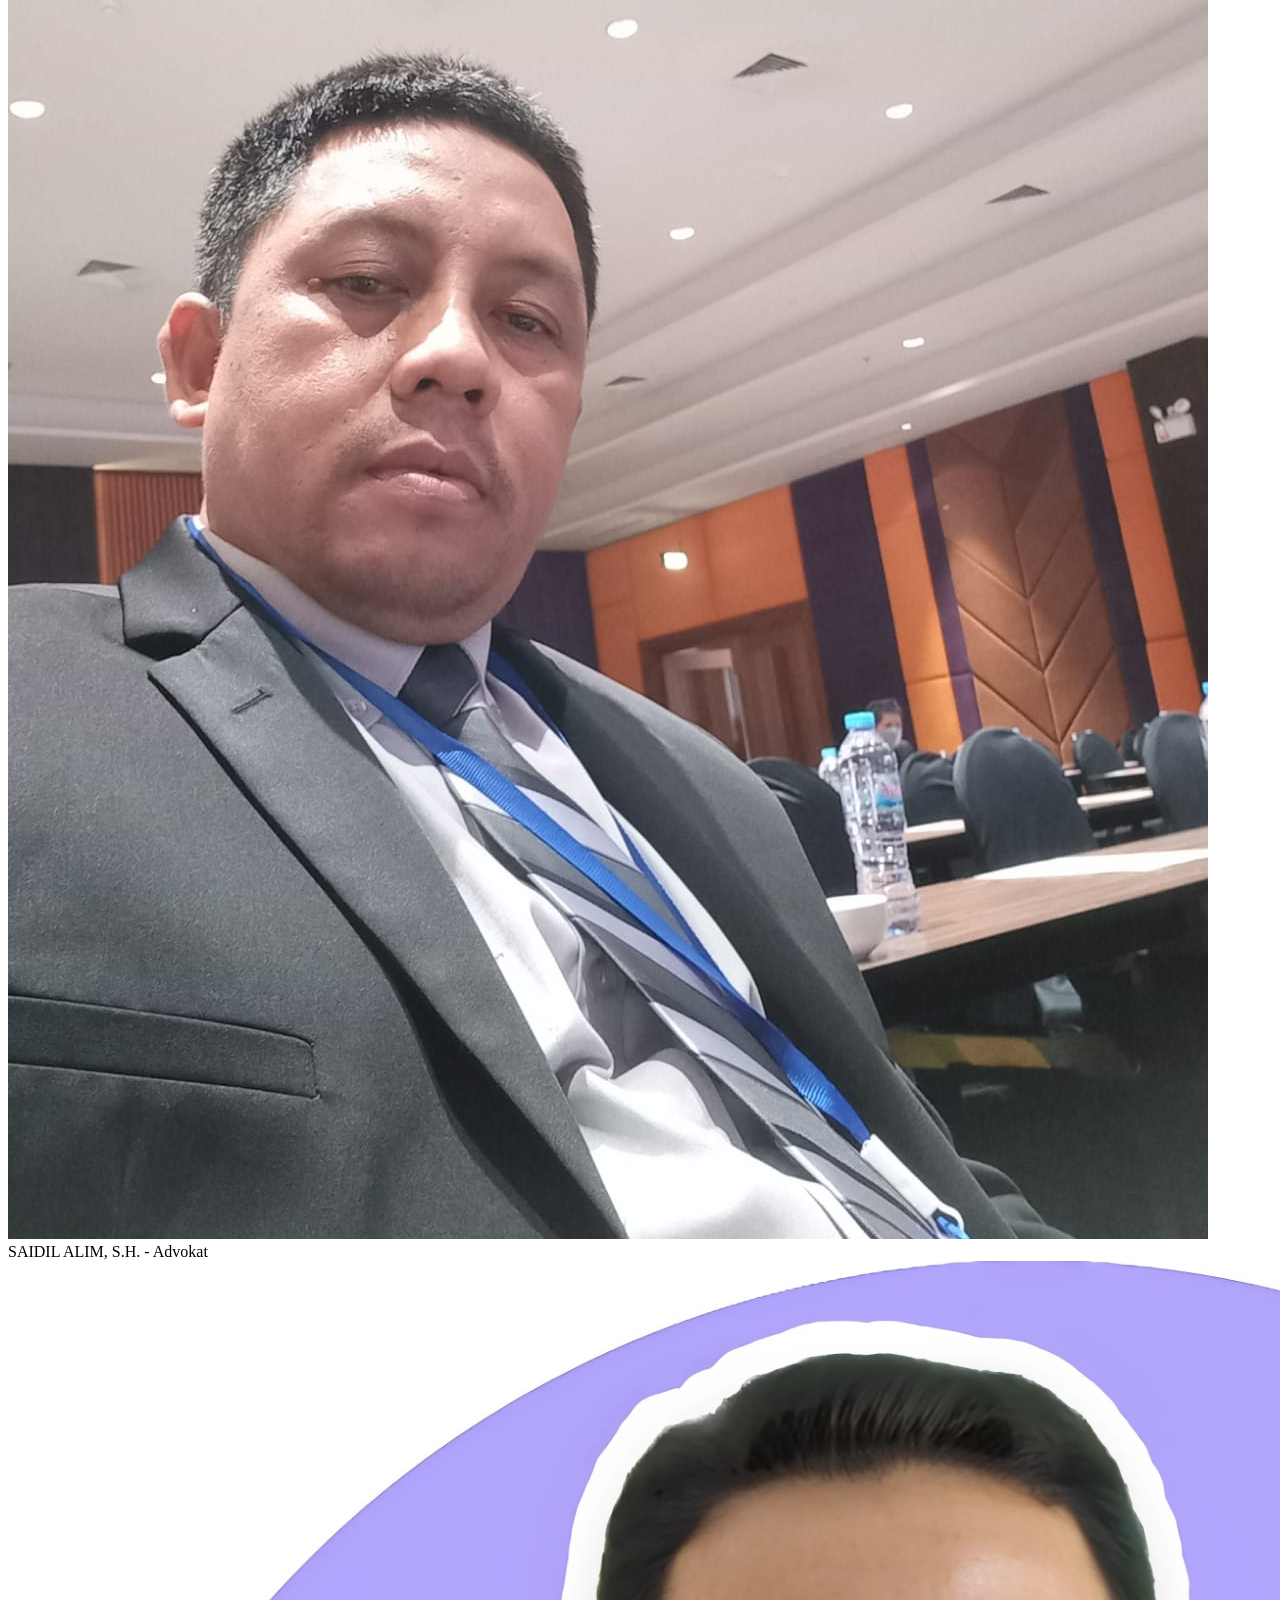
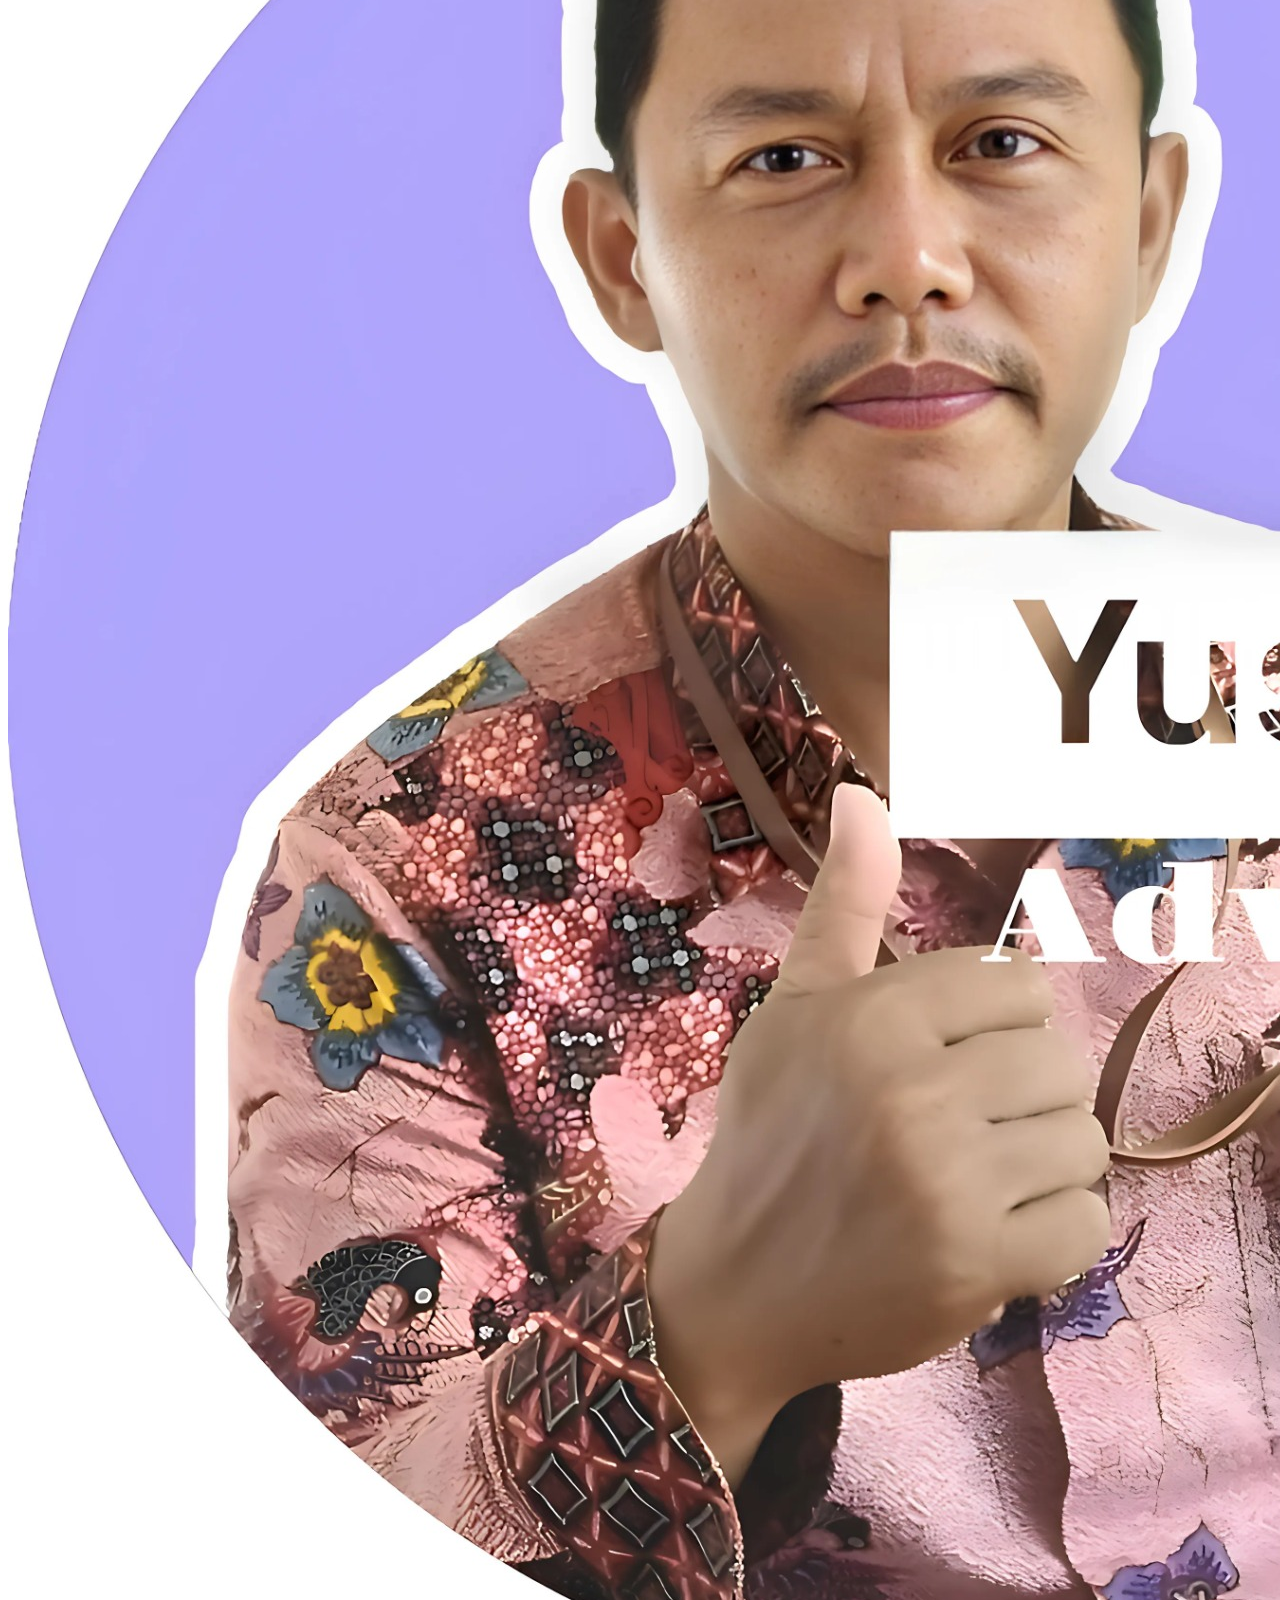
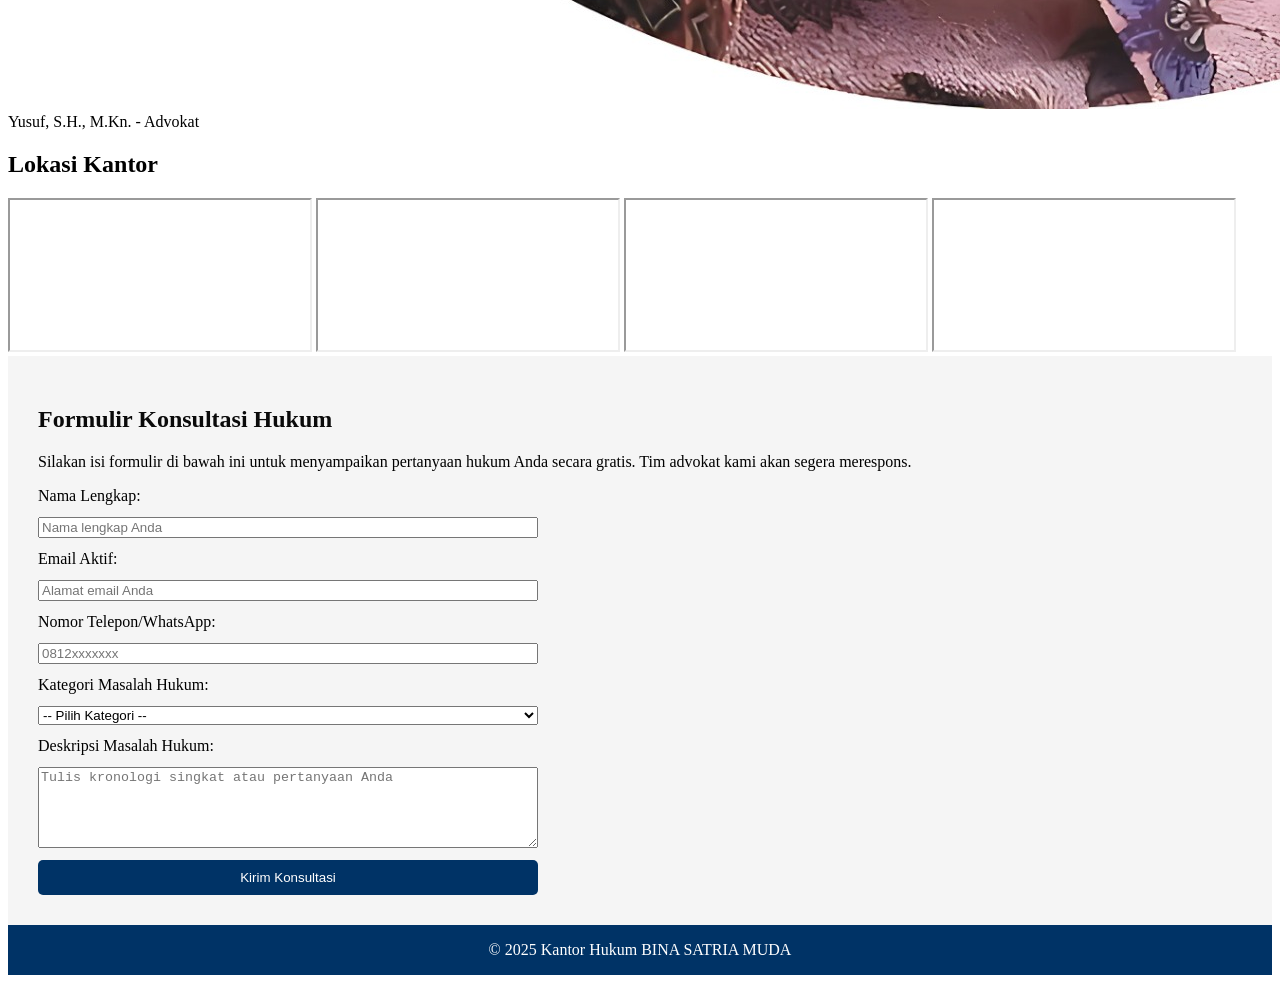
==== commit d905ae1e: "Add files via upload" ====
--- a/index.html
+++ b/index.html
@@ -1,11 +1,12 @@
 
 <!DOCTYPE html>
+
 <html lang="id">
 <head>
-  <meta charset="UTF-8" />
-  <meta name="viewport" content="width=device-width, initial-scale=1.0" />
-  <title>Kantor Hukum BINA SATRIA MUDA</title>
-  <style>
+<meta charset="utf-8"/>
+<meta content="width=device-width, initial-scale=1.0" name="viewport"/>
+<title>Kantor Hukum BINA SATRIA MUDA</title>
+<style>
     /* Tabs Styling */
 .tabs {
   border: 1px solid #ccc;
@@ -46,6 +47,7 @@
 </head>
 <body>
 <script>
+document.addEventListener("DOMContentLoaded", function () {
   const tabButtons = document.querySelectorAll(".tab-btn");
   const tabContents = document.querySelectorAll(".tab-content");
 
@@ -53,161 +55,149 @@
     btn.addEventListener("click", () => {
       const target = btn.dataset.tab;
 
-      tabButtons.forEach(b => b.classList.remove("active"));
-      tabContents.forEach(tc => tc.classList.remove("active"));
+      tabButtons.forEach((b) => b.classList.remove("active"));
+      tabContents.forEach((tc) => tc.classList.remove("active"));
 
       btn.classList.add("active");
       document.getElementById(target).classList.add("active");
     });
   });
-</script>
-</body>
+});
+</script></body>
 </html>
-
 <header>
-  <img src="[data-uri]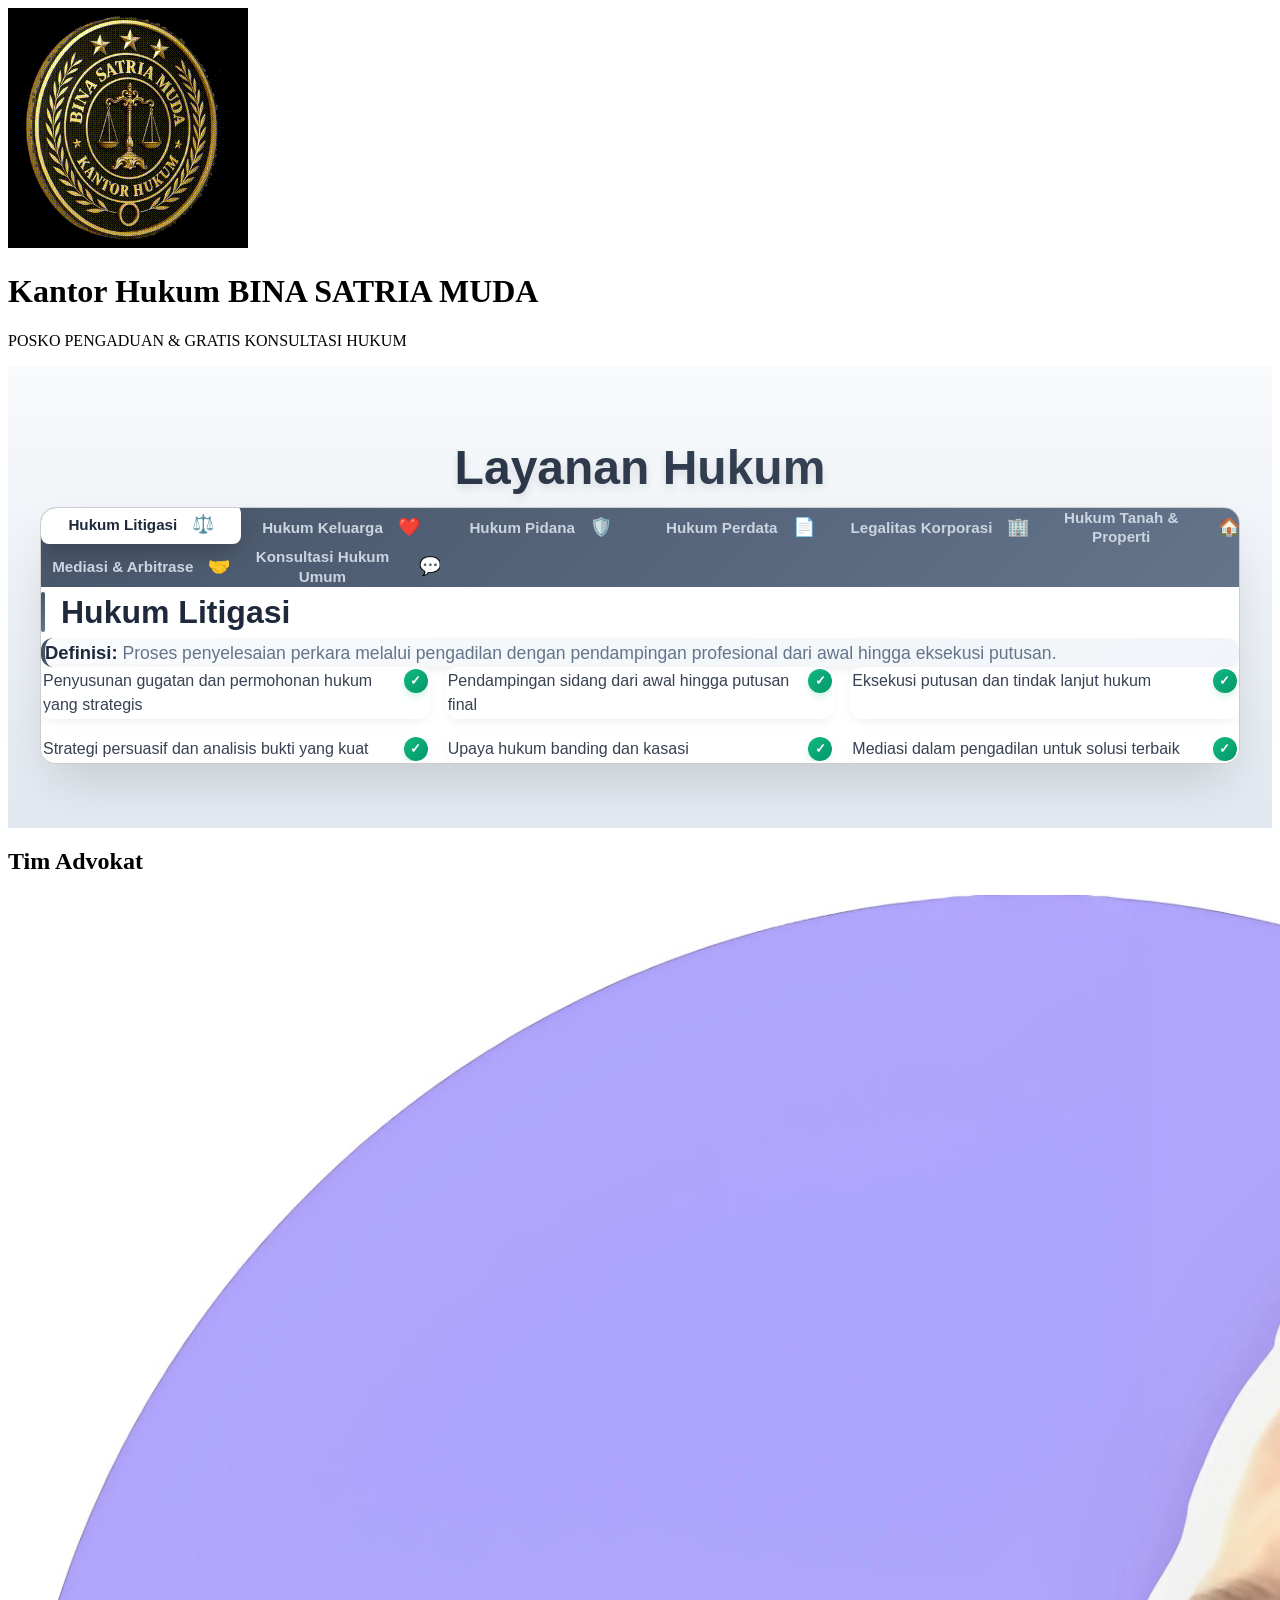
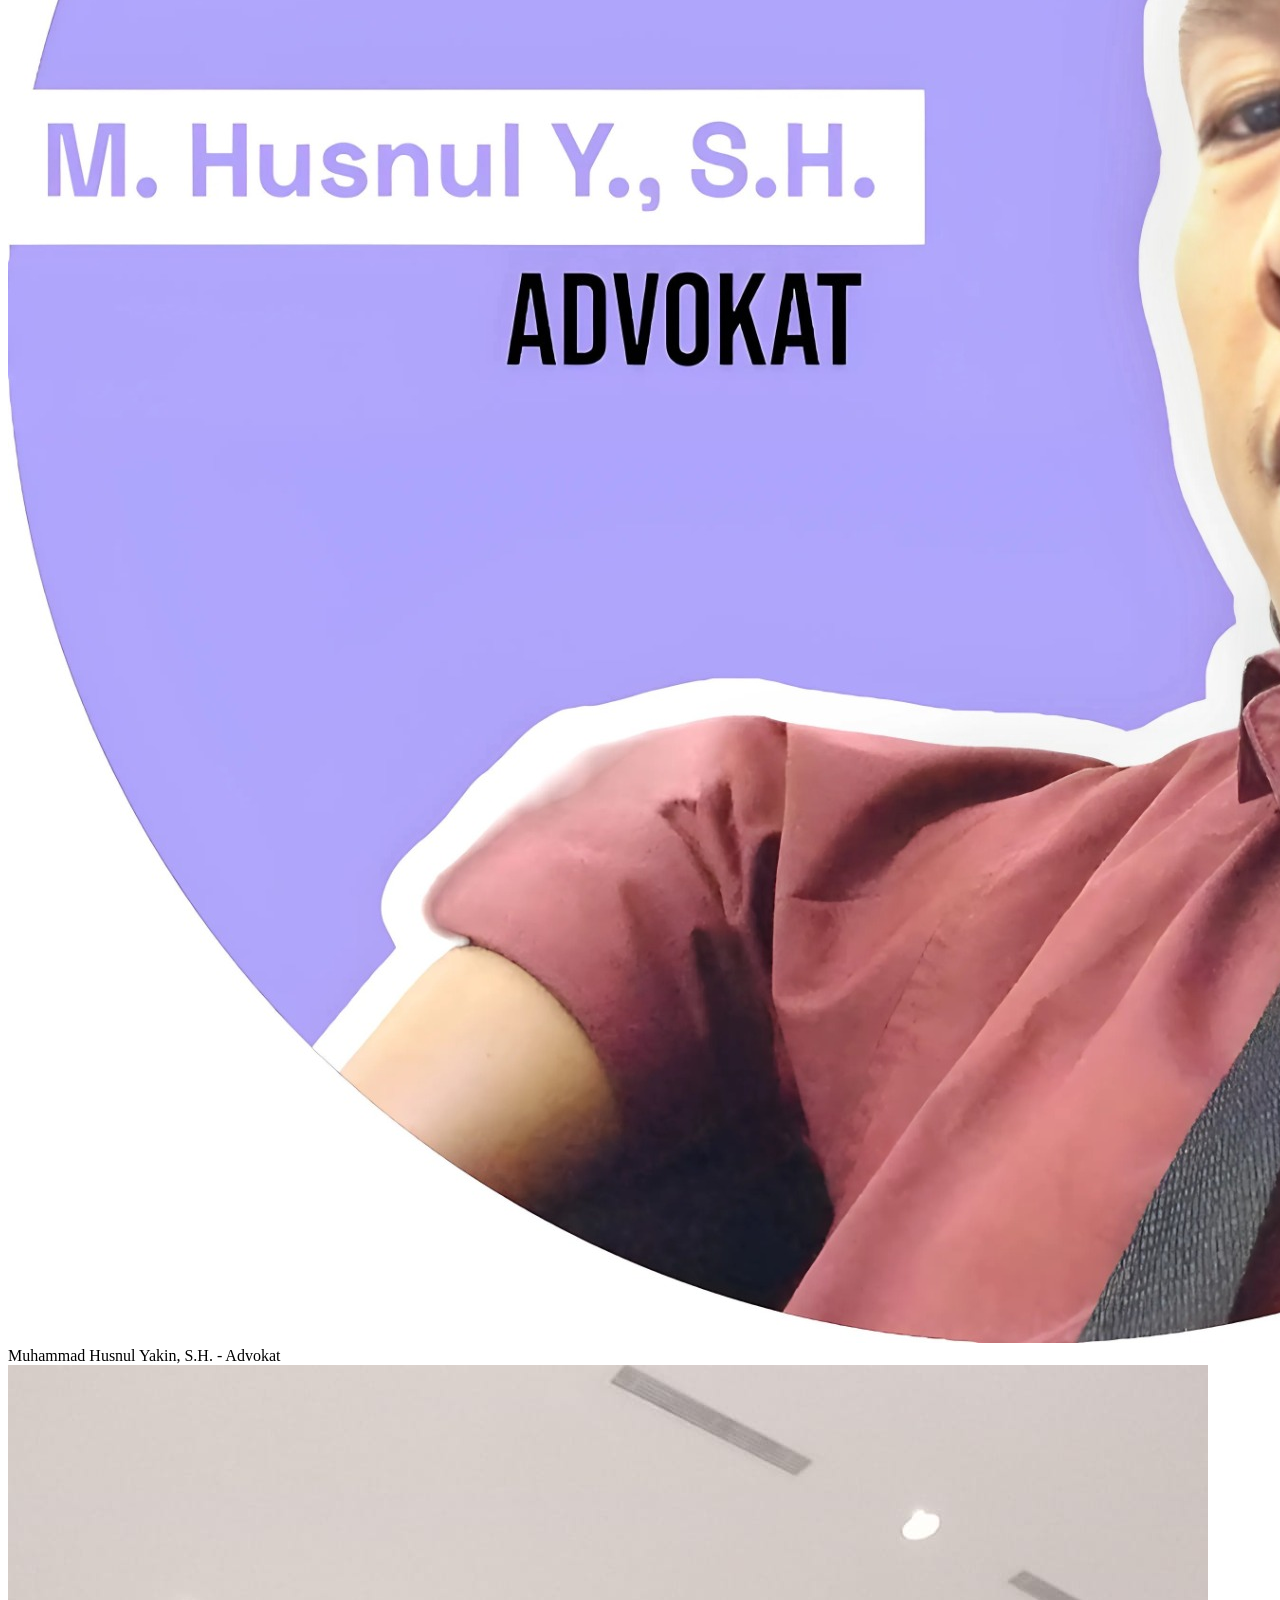
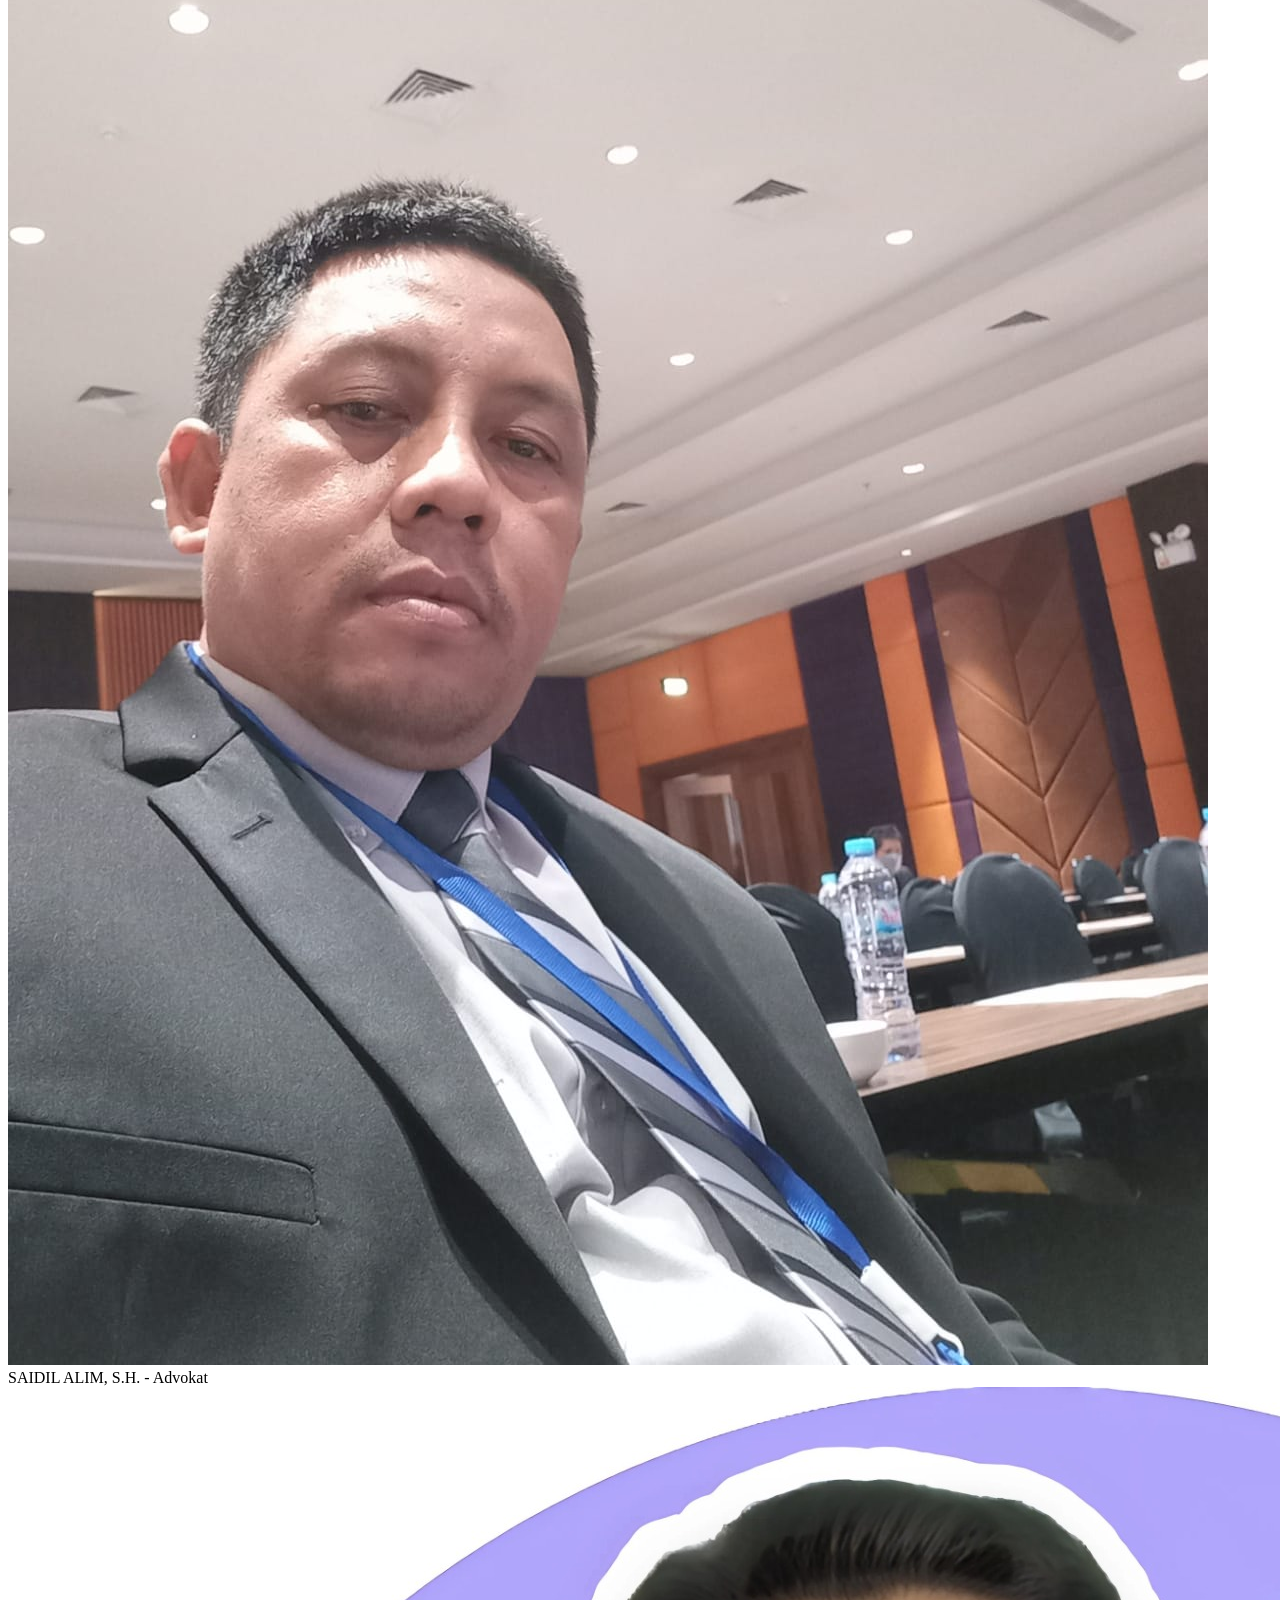
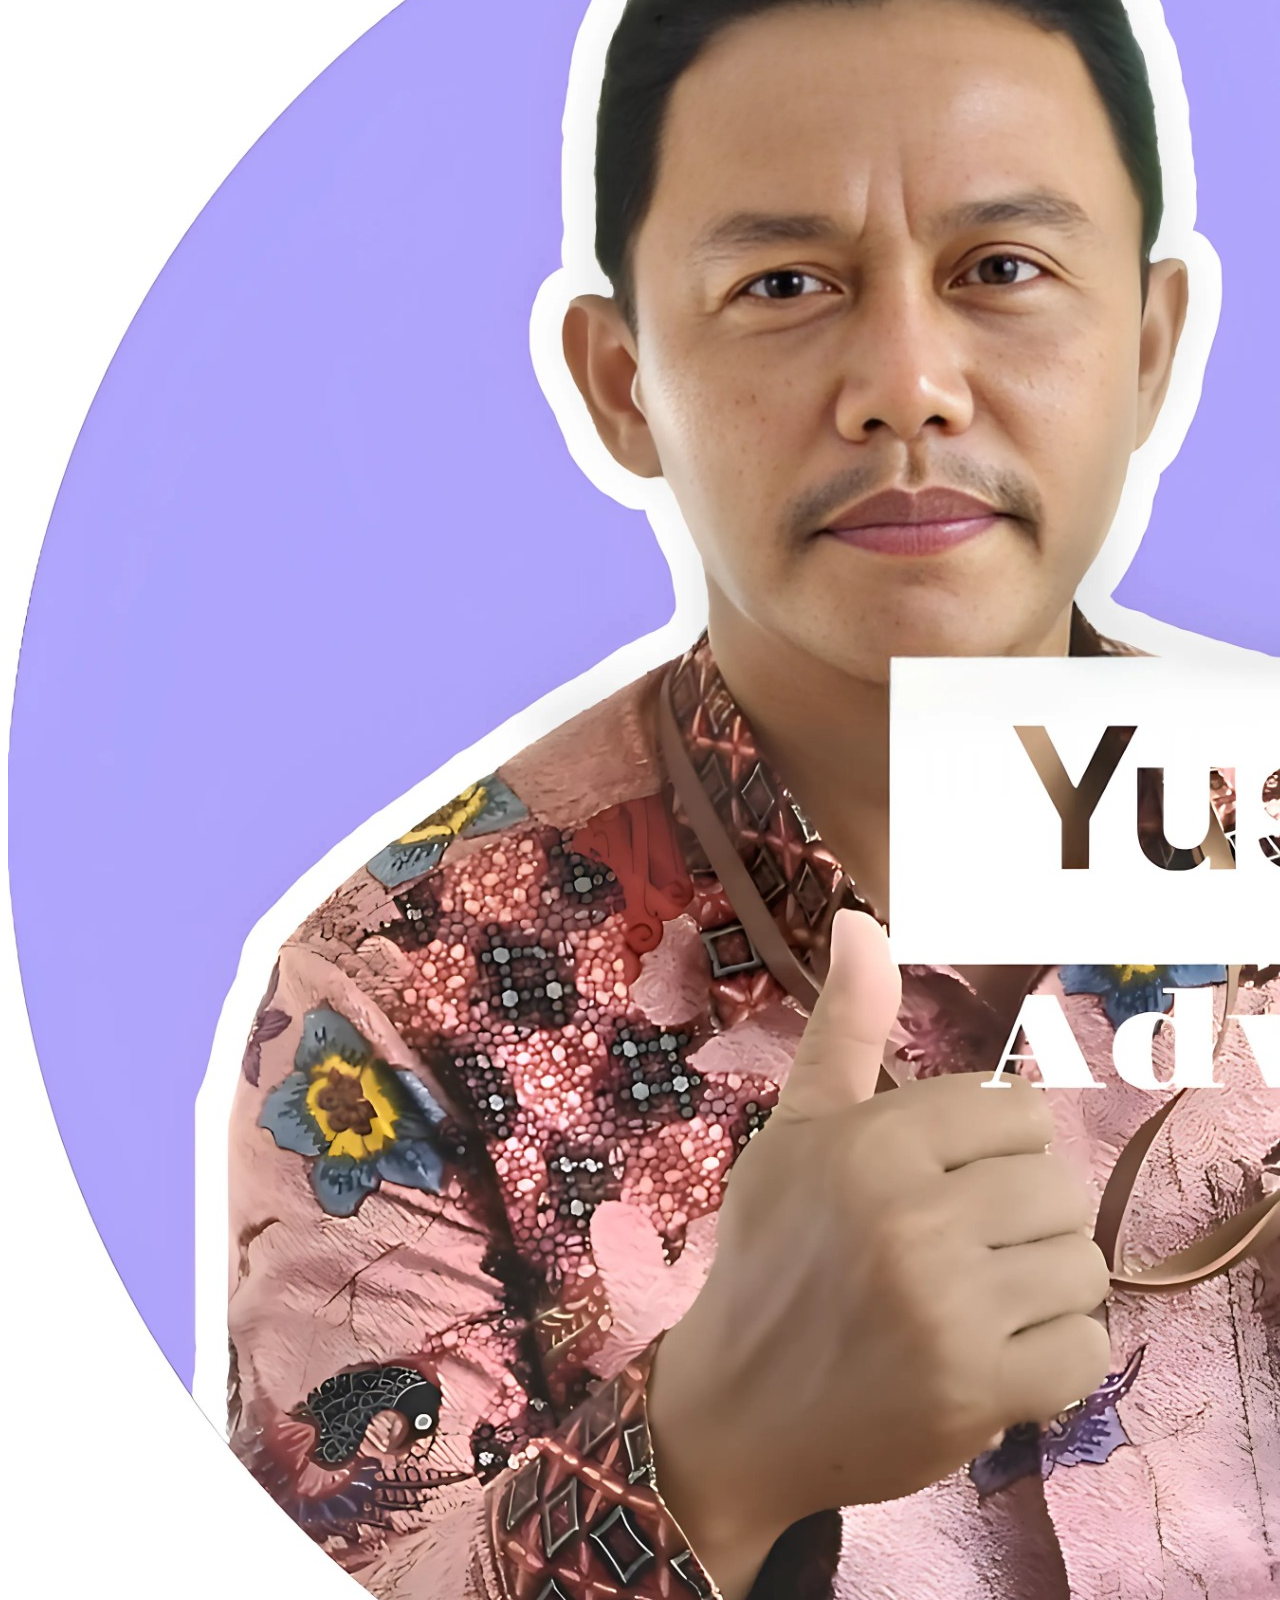
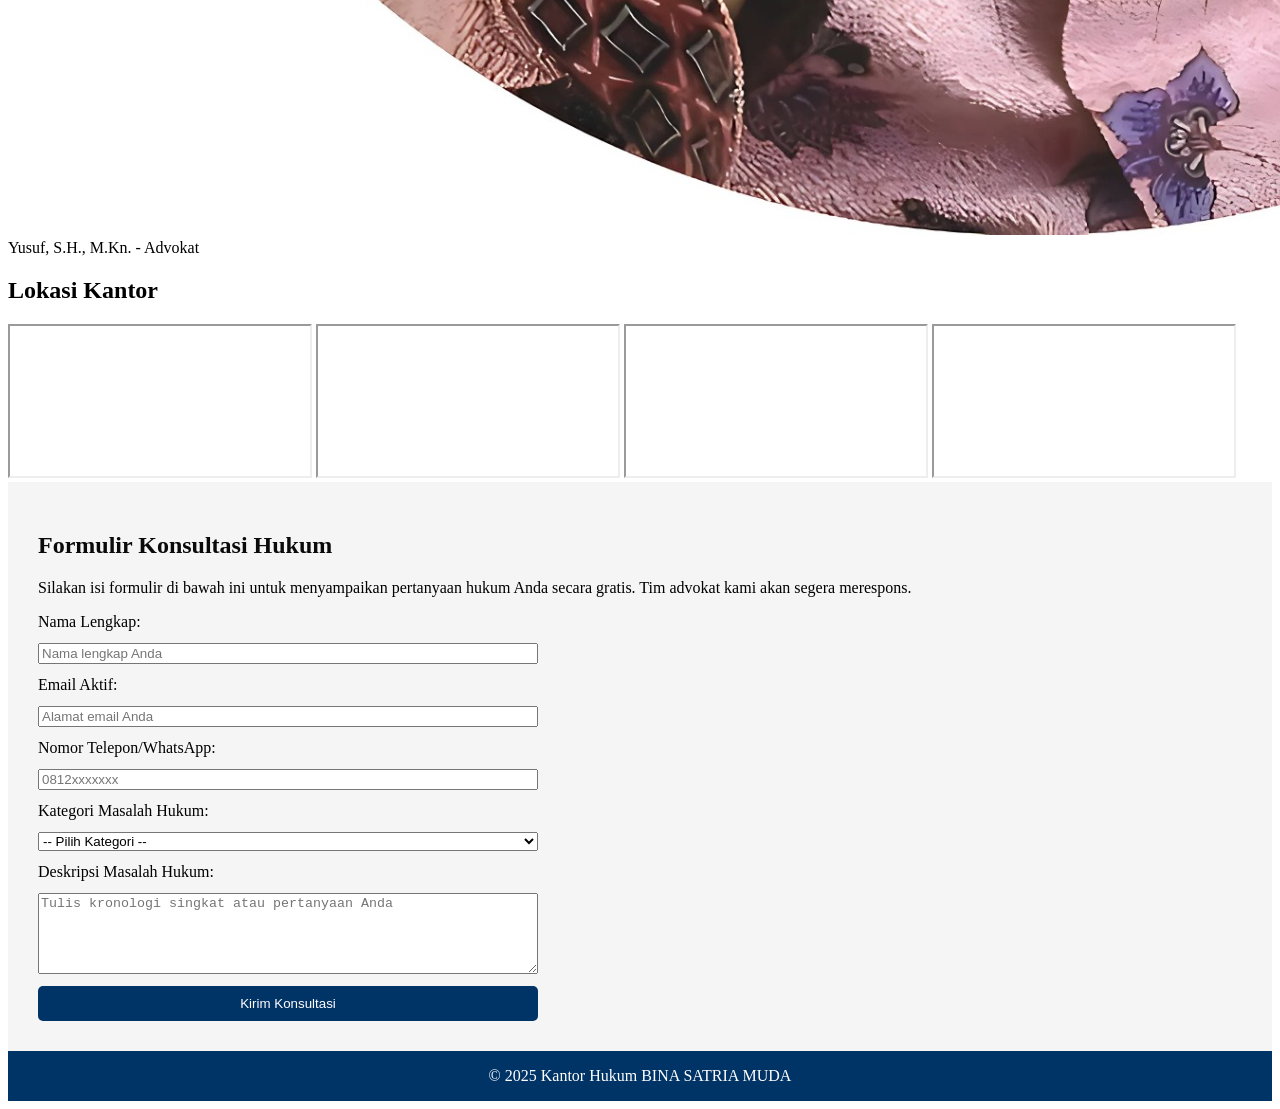
==== commit 7ebd0262: "Add files via upload" ====
--- a/index.html
+++ b/index.html
@@ -1,12 +1,11 @@
 
 <!DOCTYPE html>
-
 <html lang="id">
 <head>
-<meta charset="utf-8"/>
-<meta content="width=device-width, initial-scale=1.0" name="viewport"/>
-<title>Kantor Hukum BINA SATRIA MUDA</title>
-<style>
+  <meta charset="UTF-8" />
+  <meta name="viewport" content="width=device-width, initial-scale=1.0" />
+  <title>Kantor Hukum BINA SATRIA MUDA</title>
+  <style>
     /* Tabs Styling */
 .tabs {
   border: 1px solid #ccc;
@@ -47,7 +46,6 @@
 </head>
 <body>
 <script>
-document.addEventListener("DOMContentLoaded", function () {
   const tabButtons = document.querySelectorAll(".tab-btn");
   const tabContents = document.querySelectorAll(".tab-content");
 
@@ -55,149 +53,681 @@
     btn.addEventListener("click", () => {
       const target = btn.dataset.tab;
 
-      tabButtons.forEach((b) => b.classList.remove("active"));
-      tabContents.forEach((tc) => tc.classList.remove("active"));
+      tabButtons.forEach(b => b.classList.remove("active"));
+      tabContents.forEach(tc => tc.classList.remove("active"));
 
       btn.classList.add("active");
       document.getElementById(target).classList.add("active");
     });
   });
-});
-</script></body>
+</script>
+</body>
 </html>
+
 <header>
-<img alt="Logo BINA SATRIA MUDA" src="[data-uri]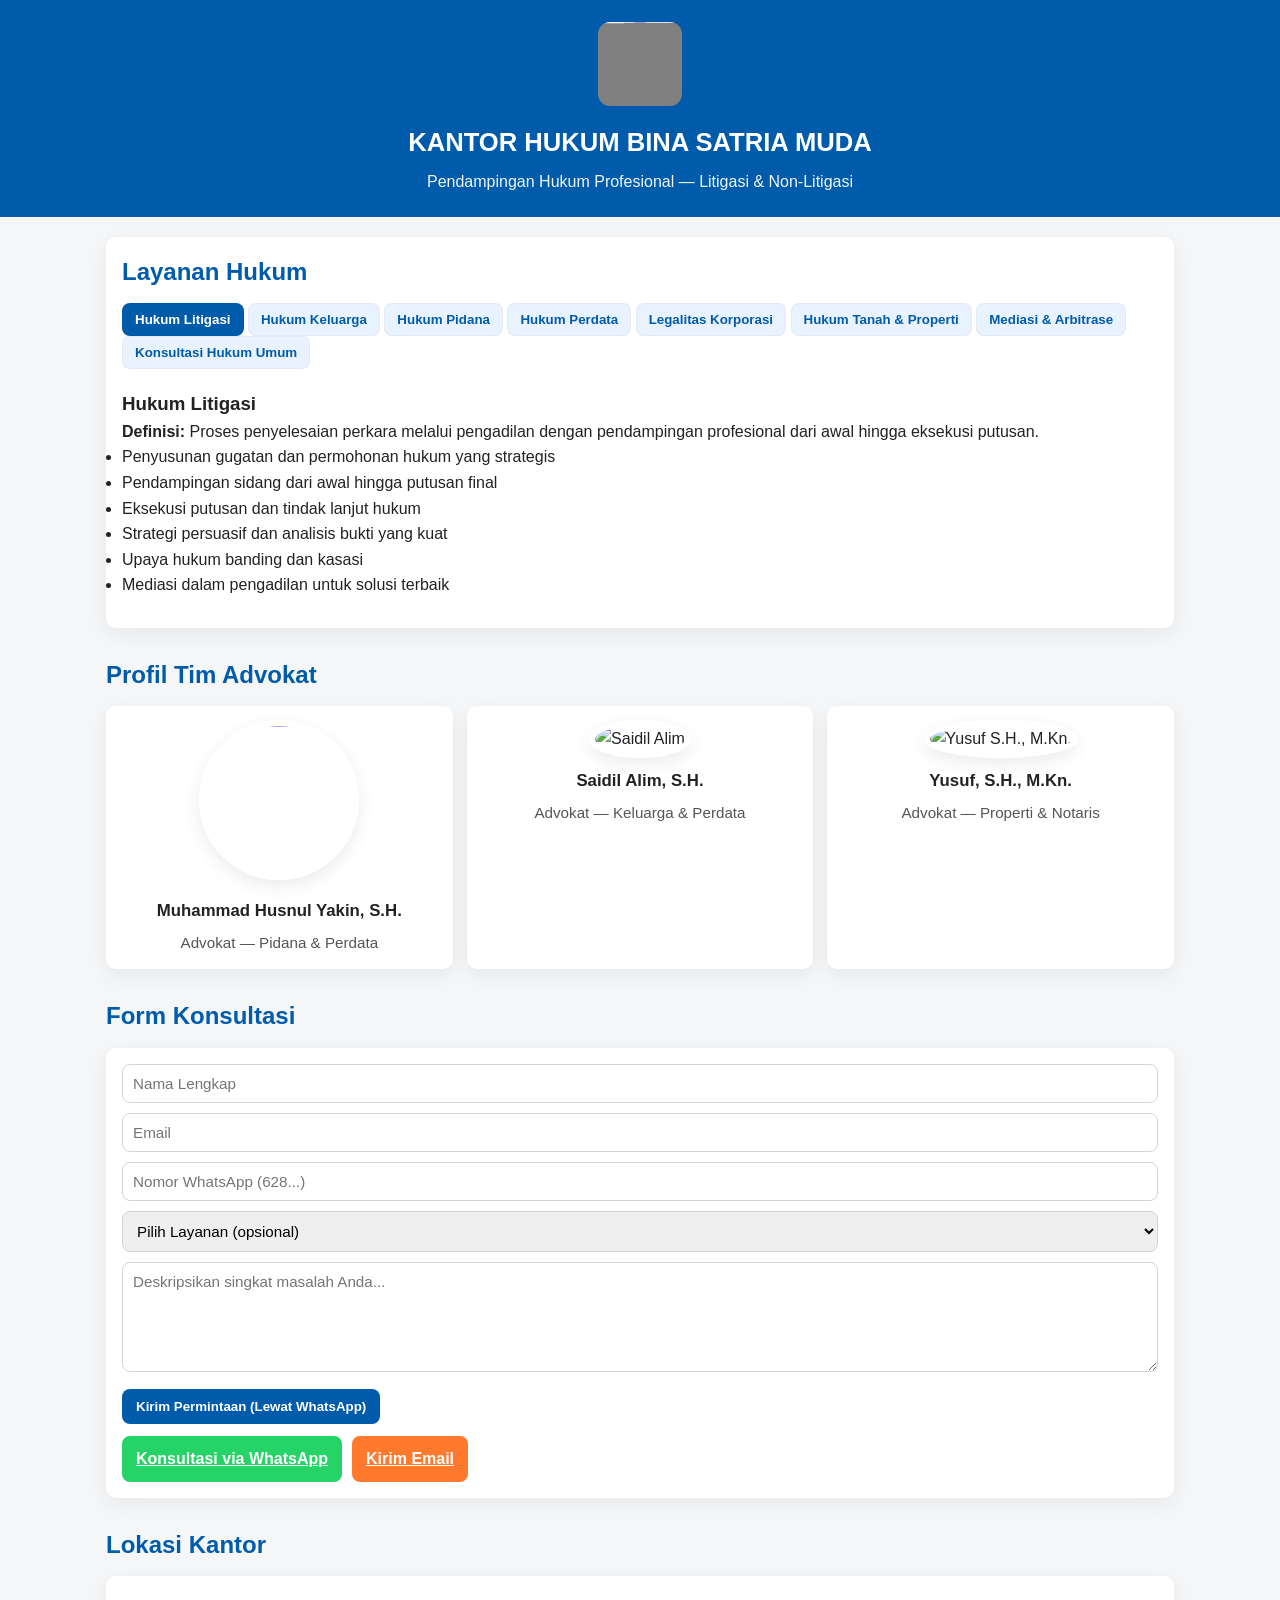
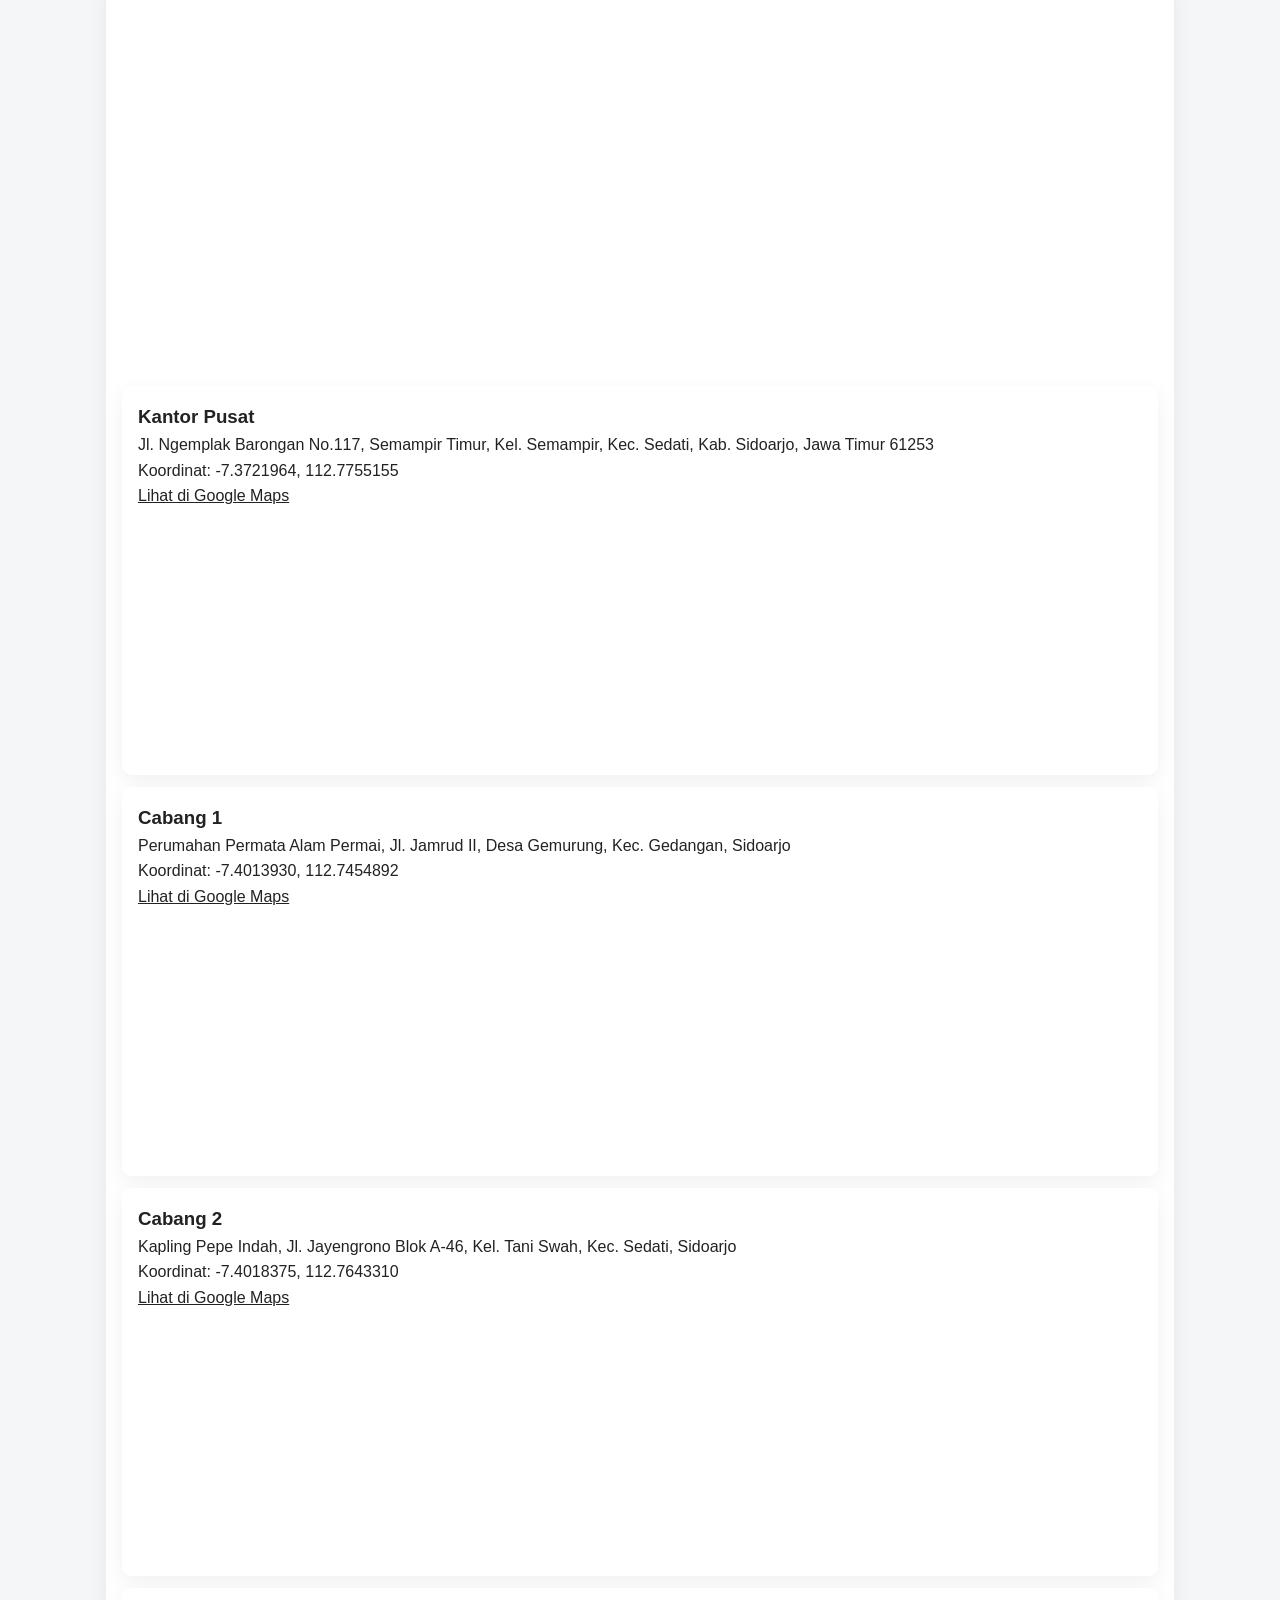
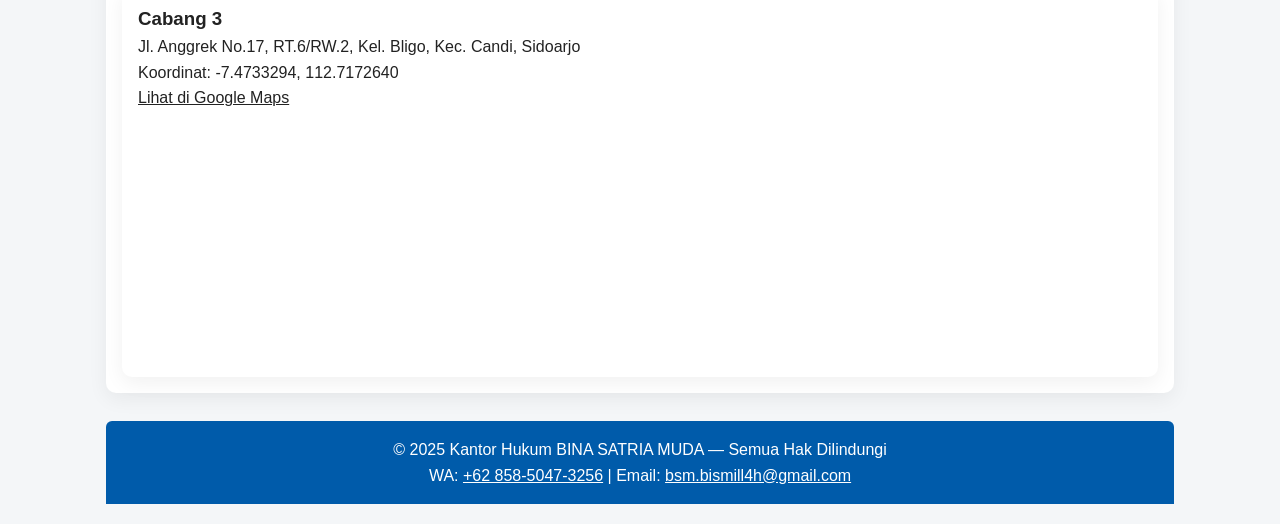
==== commit 921cee95: "Add files via upload" ====
--- a/index.html
+++ b/index.html
@@ -1,437 +1,74 @@
-
 <!DOCTYPE html>
 <html lang="id">
 <head>
-  <meta charset="UTF-8" />
-  <meta name="viewport" content="width=device-width, initial-scale=1.0" />
-  <title>Kantor Hukum BINA SATRIA MUDA</title>
-  <style>
-    /* Tabs Styling */
-.tabs {
-  border: 1px solid #ccc;
-  padding: 1rem;
-  border-radius: 8px;
-  background: #fafafa;
-}
-.tab-buttons {
-  display: flex;
-  flex-wrap: wrap;
-  gap: 8px;
-  margin-bottom: 1rem;
-}
-.tab-btn {
-  padding: 0.5rem 1rem;
-  background: #eee;
-  border: none;
-  border-radius: 5px;
-  cursor: pointer;
-  font-weight: bold;
-}
-.tab-btn.active {
-  background: #7a0101;
-  color: white;
-}
-.tab-content {
-  display: none;
-  animation: fadeIn 0.4s ease;
-}
-.tab-content.active {
-  display: block;
-}
-@keyframes fadeIn {
-  from { opacity: 0; }
-  to { opacity: 1; }
-}
-  </style>
+<meta charset="UTF-8" />
+<meta name="viewport" content="width=device-width, initial-scale=1.0"/>
+<title>Kantor Hukum BINA SATRIA MUDA</title>
+<style>
+    :root{--primary:#005baa;--secondary:#f4f6f8;--text:#222;--card:#fff;}
+    *{box-sizing:border-box;margin:0;padding:0;font-family:Arial, sans-serif}
+    body{background:var(--secondary);color:var(--text);line-height:1.6}
+    header{background:var(--primary);color:#fff;padding:22px 16px;text-align:center}
+    .logo{height:84px;width:84px;border-radius:12px;object-fit:cover;display:inline-block;vertical-align:middle;margin-bottom:8px;animation:pulse 3.5s ease-in-out infinite}
+    @keyframes pulse{0%,100%{transform:scale(1)}50%{transform:scale(1.03)}}
+    header h1{font-size:1.6rem;margin-top:8px}
+    header p{opacity:.95;margin-top:6px}
+    main{max-width:1100px;margin:20px auto;padding:0 16px}
+    section{margin-bottom:28px}
+    h2{color:var(--primary);margin-bottom:12px}
+    .card{background:var(--card);padding:16px;border-radius:10px;box-shadow:0 6px 20px rgba(0,0,0,0.06)}
+    /* layanan tab */
+    .tabs{display:flex;flex-wrap:wrap;gap:8px;margin-bottom:14px}
+    .tab-btn{background:#e9f2ff;border:1px solid rgba(0,0,0,0.04);padding:8px 12px;border-radius:8px;cursor:pointer;color:var(--primary);font-weight:600}
+    .tab-btn.active{background:var(--primary);color:#fff}
+    .tab-content{display:none;margin-top:12px}
+    .tab-content.active{display:block}
+    /* team */
+    .team{display:grid;grid-template-columns:repeat(auto-fit,minmax(220px,1fr));gap:14px}
+    .team-card{text-align:center;padding:14px;border-radius:10px}
+    .team-card img{width:160px;height:160px;border-radius:50%;object-fit:cover;border:6px solid #fff;box-shadow:0 6px 18px rgba(0,0,0,0.08)}
+    .team-card h3{margin-top:10px;margin-bottom:6px;font-size:1.05rem}
+    .team-card p{color:#555;font-size:.95rem}
+    /* form */
+    form{display:block}
+    .form-row{margin-bottom:10px}
+    input,textarea,select{width:100%;padding:10px;border:1px solid #d1d5db;border-radius:8px;outline:none;font-size:0.95rem}
+    textarea{resize:vertical;min-height:110px}
+    .btn{display:inline-block;padding:10px 14px;border-radius:8px;border:0;cursor:pointer;font-weight:700}
+    .btn-primary{background:var(--primary);color:#fff}
+    .btn-wa{background:#25D366;color:#fff}
+    .btn-mail{background:#ff7a2d;color:#fff}
+    .contact-actions{margin-top:12px;display:flex;gap:10px;flex-wrap:wrap}
+    /* maps */
+    .map-large{height:380px;border-radius:10px;overflow:hidden}
+    .map-small{height:240px;border-radius:10px;overflow:hidden;margin-top:10px}
+    iframe{width:100%;height:100%;border:0}
+    footer{background:var(--primary);color:#fff;padding:16px;text-align:center;margin-top:18px;border-top-left-radius:6px;border-top-right-radius:6px}
+    a{color:inherit}
+    @media (max-width:520px){ header h1{font-size:1.2rem} .team-card img{width:130px;height:130px} }
+</style>
 </head>
 <body>
-<script>
-  const tabButtons = document.querySelectorAll(".tab-btn");
-  const tabContents = document.querySelectorAll(".tab-content");
-
-  tabButtons.forEach((btn) => {
-    btn.addEventListener("click", () => {
-      const target = btn.dataset.tab;
-
-      tabButtons.forEach(b => b.classList.remove("active"));
-      tabContents.forEach(tc => tc.classList.remove("active"));
-
-      btn.classList.add("active");
-      document.getElementById(target).classList.add("active");
-    });
-  });
-</script>
-</body>
-</html>
+
+<!-- Base64 image payload (dari input user) digunakan untuk logo + 3 foto tim -->
+<!-- Jika ingin mengganti masing2 gambar, beri base64 berbeda dan saya ganti -->
+<!-- START BASE64 -->
+<!-- (string base64 dimulai dengan "/9j/4AAQSkZJRgABAQAAAQABAAD/4gHYSUNDX1..." — saya pakai persis data yang Anda kirim) -->
+<!-- Karena pesan panjang, saya letakkan base64 langsung di atribut src di bawah -->
+<!-- END BASE64 -->
 
 <header>
-  <img src="[data-uri]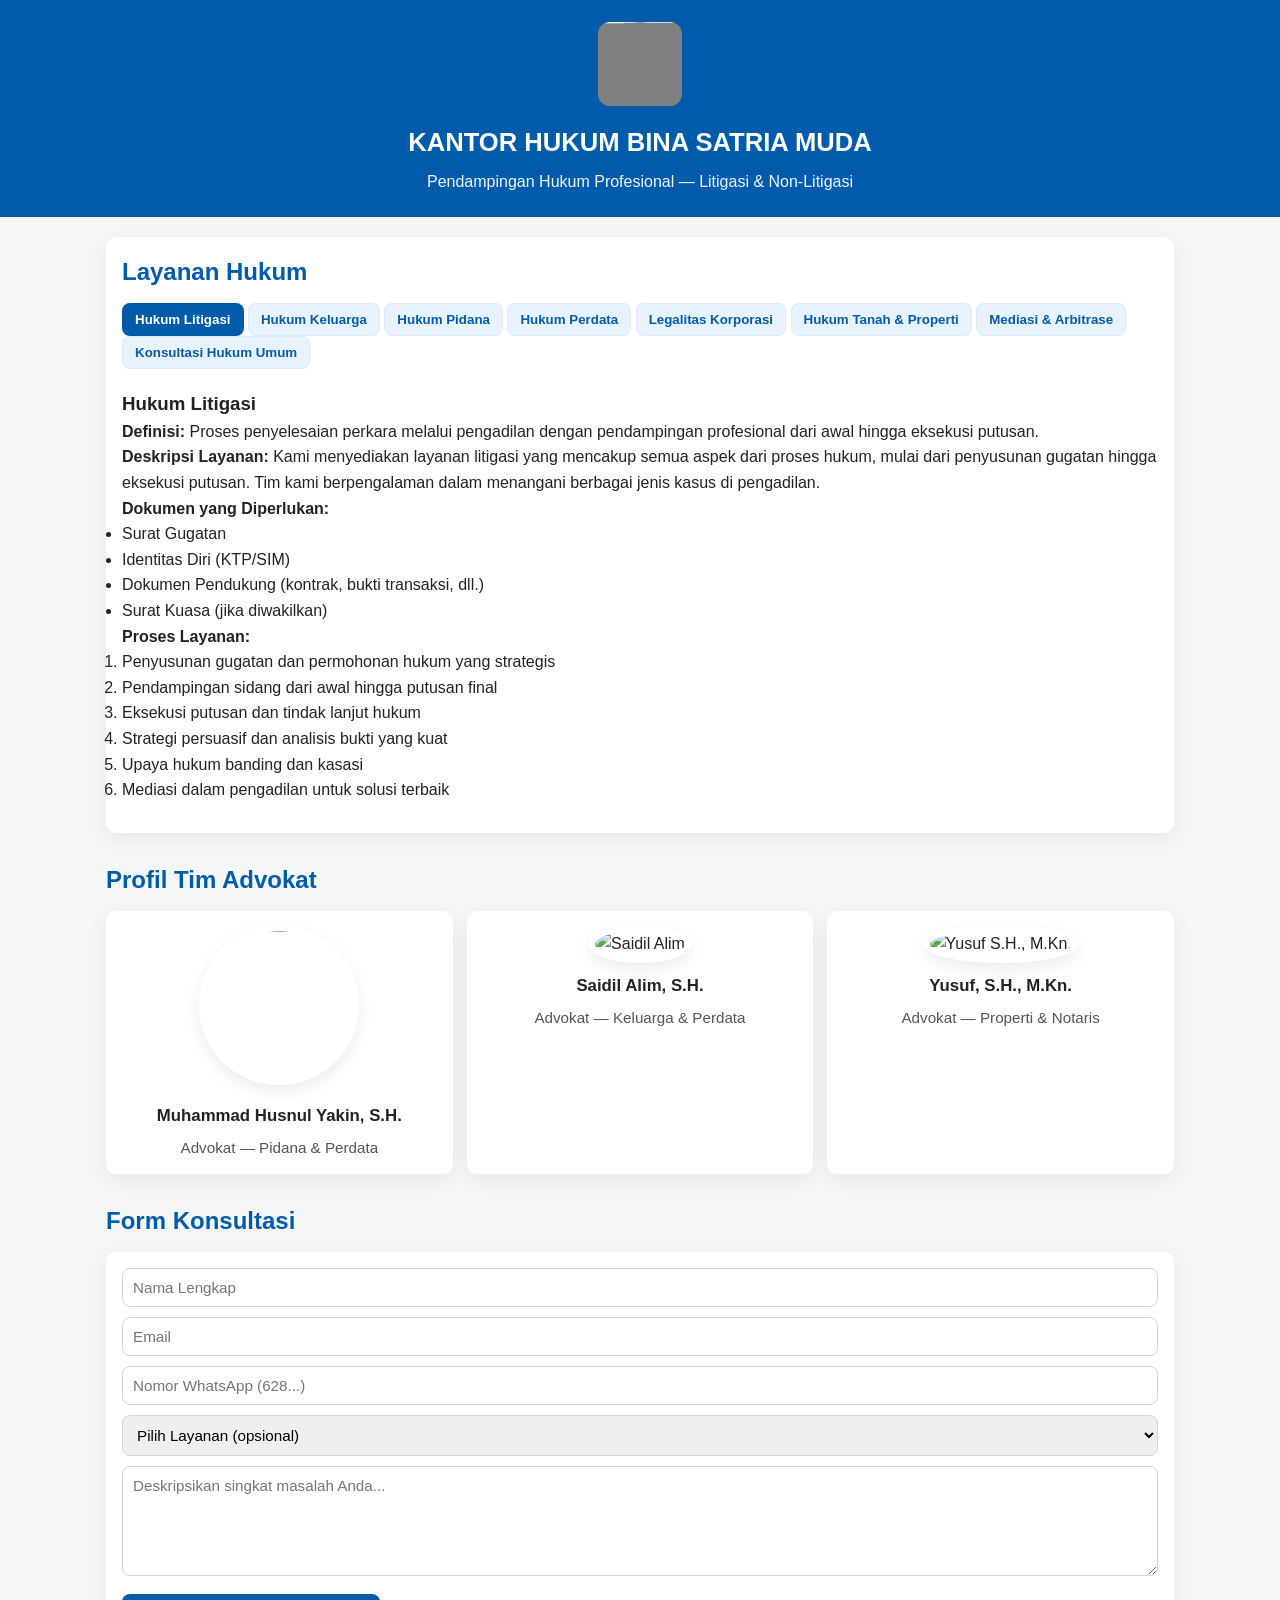
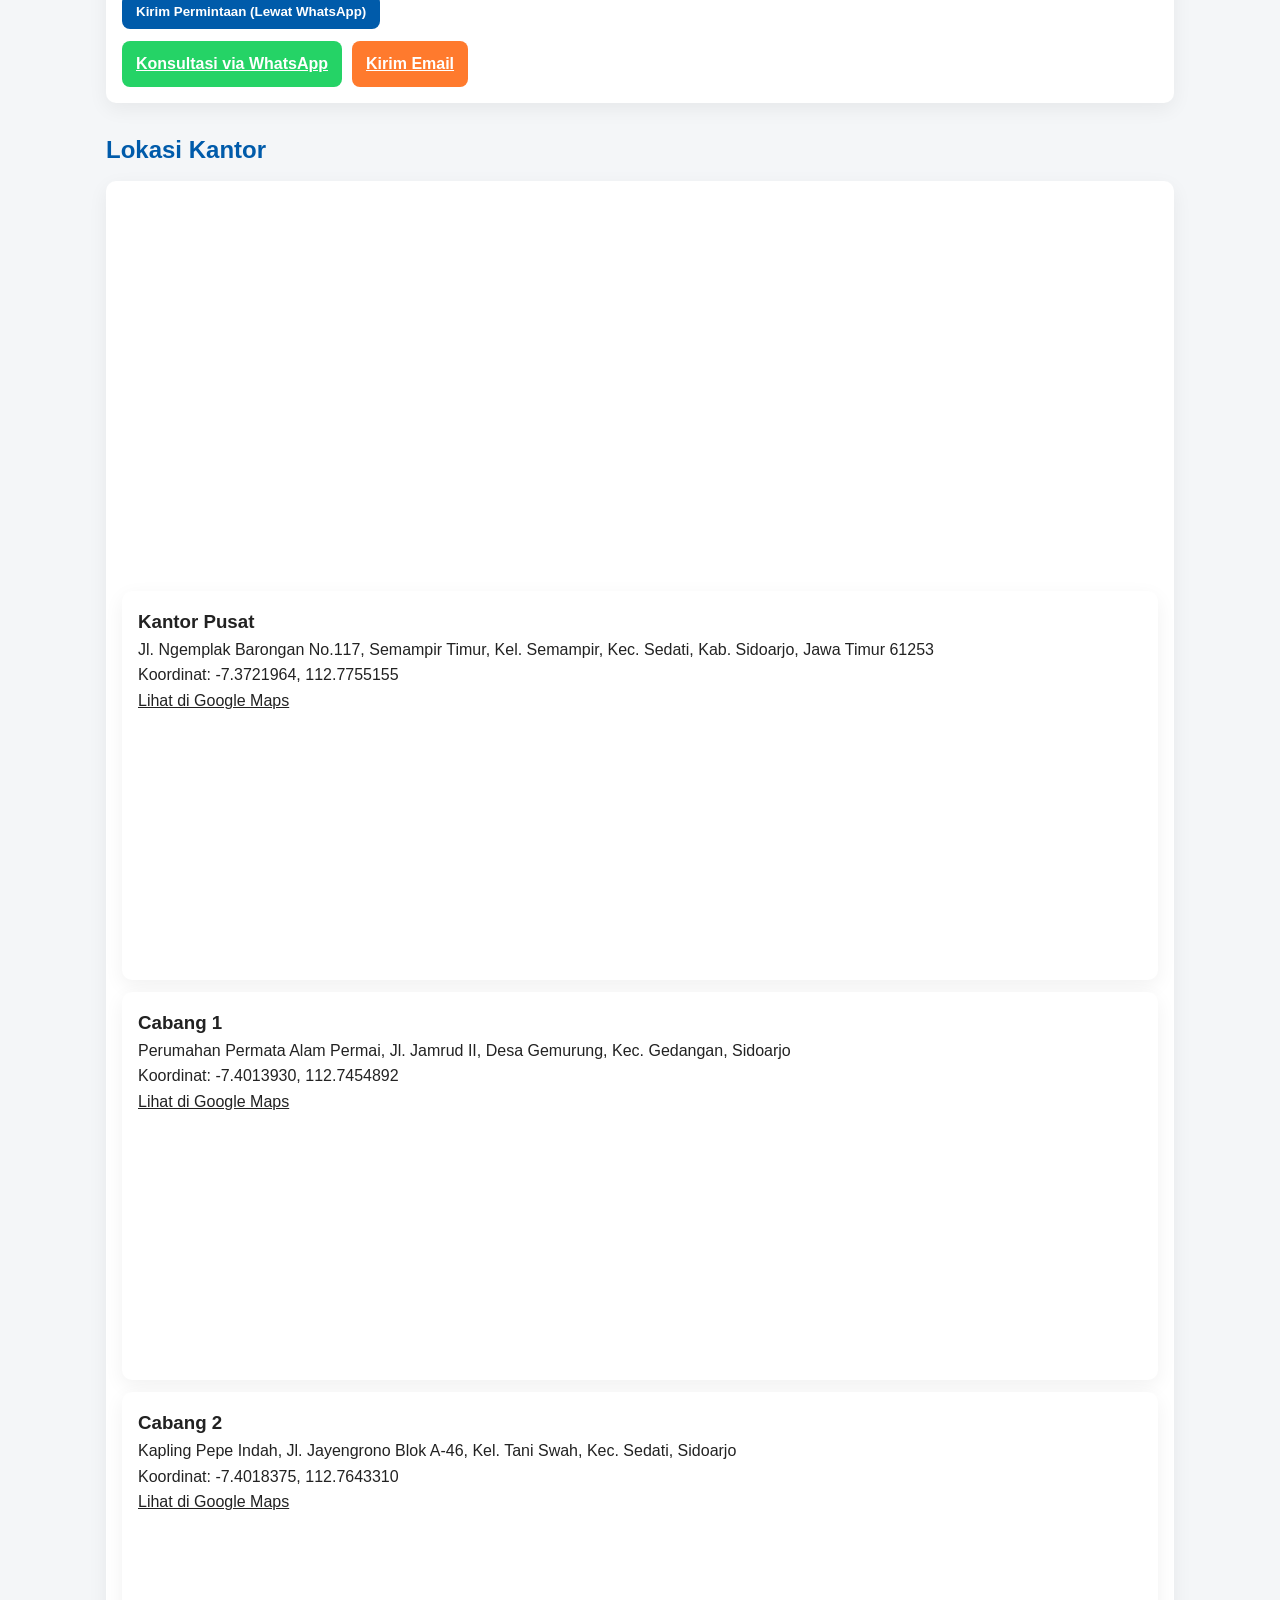
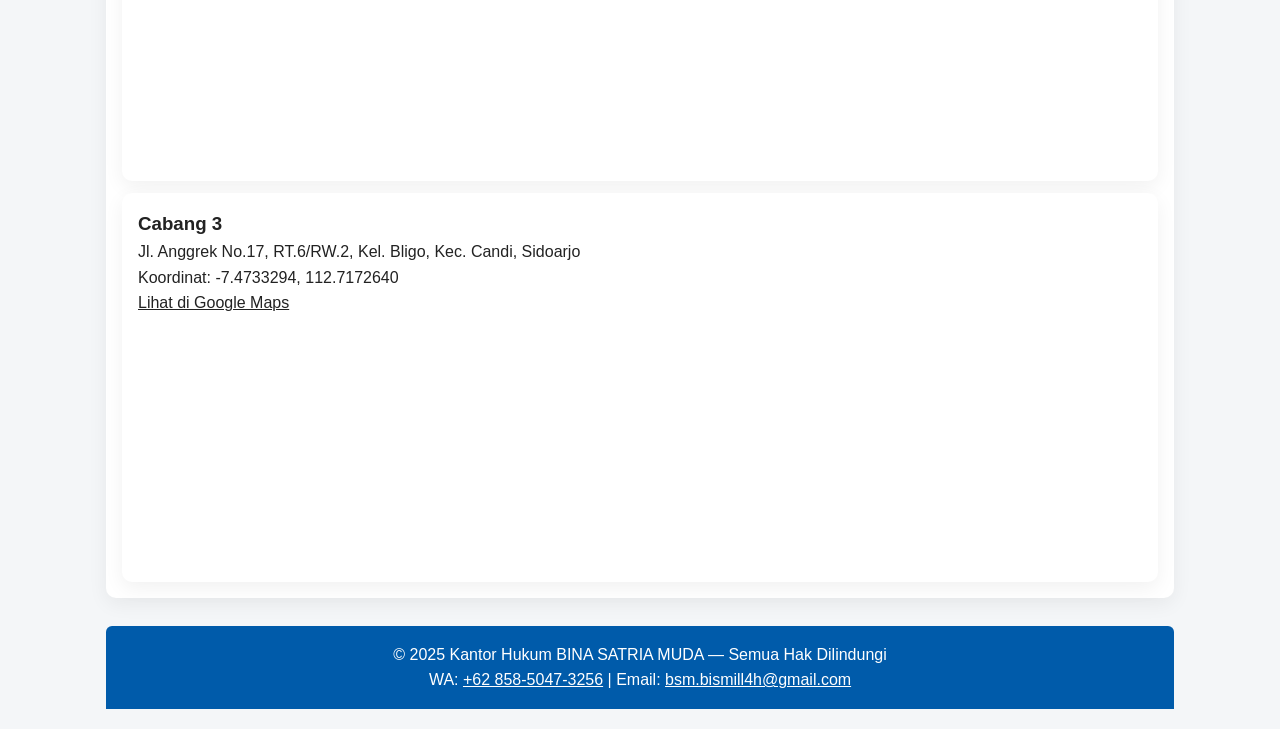
